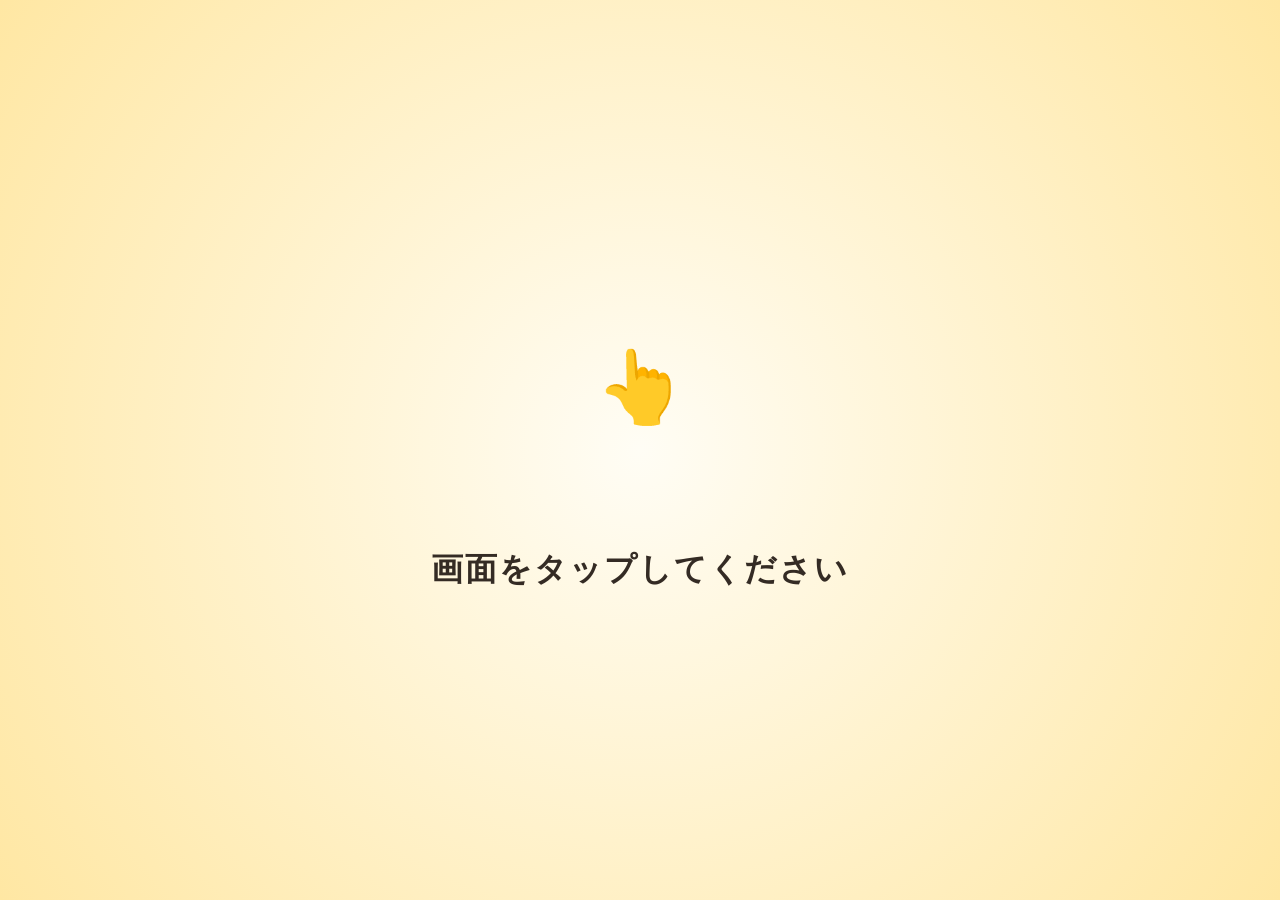
==== index.html @ d34c043d "Add files via upload" ====
<!DOCTYPE html>
<html lang="ja">
<head>
  <meta charset="UTF-8" />

  <meta
    name="viewport"
    content="width=device-width, initial-scale=1.0"
  />

  <title>値引きハンター</title>

  <link
    rel="stylesheet"
    href="style.css"
  />
</head>

<body>

  <!-- ========================================
       最初のタップ待ち画面
  ========================================= -->
  <div
    id="tapScreen"
    class="full-screen tap-screen"
  >
    <div class="tap-screen-content">
      <p class="tap-icon">
        👆
      </p>

      <p class="tap-message">
        画面をタップしてください
      </p>
    </div>
  </div>


  <!-- ========================================
       タイトル画面
  ========================================= -->
  <div
    id="titleScreen"
    class="full-screen title-screen hidden"
  >
    <div class="title-screen-content">

      <p class="title-sub">
        SUPERMARKET REFLEX GAME
      </p>

      <h1 class="title-logo">
        値引き<br />
        ハンター
      </h1>

      <p class="title-catch">
        貼られた瞬間、奪い取れ！
      </p>

      <!-- タイトル画面の最高記録 -->
      <div class="title-best-score">
        <span>
          最高記録
        </span>

        <strong id="titleBestText">
          0
        </strong>

        <span>
          連続
        </span>
      </div>

      <div class="title-buttons">

        <button
          id="titleStartButton"
          class="title-button primary"
          type="button"
        >
          ゲームを始める
        </button>

        <button
          id="titleHowToButton"
          class="title-button secondary"
          type="button"
        >
          遊び方
        </button>

        <!-- クレジットボタン -->
        <button
          id="titleCreditButton"
          class="title-button secondary"
          type="button"
        >
          クレジット
        </button>

      </div>
    </div>
  </div>


  <!-- ========================================
       ゲーム画面
  ========================================= -->
  <main
    id="gameScreen"
    class="game-shell hidden"
  >

    <header class="game-header">

      <div>
        <p class="eyebrow">
          SUPERMARKET REFLEX GAME
        </p>

        <h1>
          半額狩人
        </h1>
      </div>

      <div class="score-board">

        <div>
          <span>
            連続ゲット
          </span>

          <strong id="streakText">
            0
          </strong>
        </div>

        <div>
          <span>
            ベスト
          </span>

          <strong id="bestText">
            0
          </strong>
        </div>

      </div>
    </header>


    <!-- 目当ての商品 -->
    <section class="target-panel">

      <p>
        今回の目当て
      </p>

      <div
        id="targetList"
        class="target-list"
      ></div>

    </section>


    <!-- 商品棚 -->
    <section
      id="gameArea"
      class="game-area"
      aria-label="商品棚"
    >

      <div
        id="shelf"
        class="shelf"
      ></div>


      <!-- 店員の手 -->
      <div
        id="clerkHand"
        class="clerk-hand"
        aria-hidden="true"
      >
        <span class="sticker-roll">
          半額
        </span>

        <span class="hand-emoji">
          👉
        </span>
      </div>


      <!-- 他のお客の手 -->
      <div
        id="customerHand"
        class="customer-hand hidden"
        aria-hidden="true"
      >
        <span class="customer-hand-emoji">
          ✋
        </span>
      </div>


      <!-- GET・START・フェイントなど -->
      <div
        id="message"
        class="message hidden"
      ></div>

    </section>


    <!-- 状態メッセージ -->
    <section class="controls">

      <button
        id="startButton"
        class="primary-button hidden"
        type="button"
      >
        ゲーム開始
      </button>

      <p id="statusText">
        シールが貼られた目当ての商品だけをクリック！
      </p>

    </section>

  </main>


  <!-- ========================================
       遊び方画面
  ========================================= -->
  <div
    id="howToModal"
    class="modal hidden"
    role="dialog"
    aria-modal="true"
    aria-labelledby="howToTitle"
  >
    <div class="modal-card howto-card">

      <p class="modal-label">
        HOW TO PLAY
      </p>

      <h2 id="howToTitle">
        遊び方
      </h2>

      <ol class="howto-list">

        <li>
          画面上部に表示される
          「目当ての商品」を確認します。
        </li>

        <li>
          店員が商品に半額シールを貼るまで待ちます。
        </li>

        <li>
          目当ての商品にシールが貼られた瞬間、
          その商品をタップします。
        </li>

      </ol>

      <div class="howto-warning">

        <p>
          次の行動でゲームオーバー！
        </p>

        <span>
          シールが貼られる前に押す
        </span>

        <span>
          目当てではない商品を押す
        </span>

        <span>
          他のお客さんに先に取られる
        </span>

      </div>

      <button
        id="closeHowToButton"
        class="title-button primary"
        type="button"
      >
        タイトルへ戻る
      </button>

    </div>
  </div>


  <!-- ========================================
       クレジット画面
  ========================================= -->
  <div
    id="creditModal"
    class="modal hidden"
    role="dialog"
    aria-modal="true"
    aria-labelledby="creditTitle"
  >
    <div class="modal-card credit-card">

      <p class="modal-label">
        CREDIT
      </p>

      <h2 id="creditTitle">
        クレジット
      </h2>

      <div class="credit-content">

        <section class="credit-section">
          <h3>BGM</h3>

          <div class="credit-item">
            <p class="credit-name">
              「スーパーマーケット」
            </p>
            <p>作曲：すずにこぐ</p>
            <p>提供：DOVA-SYNDROME</p>
          </div>

          <div class="credit-item">
            <p class="credit-name">
              「はるがちかいよ」
            </p>
            <p>作曲：HiLi-ひぃ-</p>
            <p>提供：こんとどぅふぇ</p>
          </div>
        </section>


        <section class="credit-section">
          <h3>効果音</h3>

          <div class="credit-item">
            <p class="credit-name">
              「決定ボタン35」
            </p>
            <p>提供：効果音ラボ</p>
          </div>

          <div class="credit-item">
            <p class="credit-name">
              「コミカルな失敗音」
            </p>
            <p>提供：ポケットサウンド</p>
          </div>

          <div class="credit-item">
            <p class="credit-name">
              「クイズ ピンポン01-4（シングル）」
            </p>
            <p>提供：OtoLogic</p>
          </div>

          <div class="credit-item">
            <p class="credit-name">
              「アニメモーション16-1（高）」
            </p>
            <p>提供：OtoLogic</p>
          </div>
        </section>

      </div>

      <button
        id="closeCreditButton"
        class="title-button primary"
        type="button"
      >
        タイトルへ戻る
      </button>

    </div>
  </div>


  <!-- ========================================
       ゲームオーバー画面
  ========================================= -->
  <div
    id="gameOverModal"
    class="modal hidden"
    role="dialog"
    aria-modal="true"
    aria-labelledby="gameOverTitle"
  >
    <div class="modal-card">

      <p class="modal-label">
        GAME OVER
      </p>

      <h2 id="gameOverTitle">
        失敗！
      </h2>

      <p id="gameOverReason">
      </p>

      <p class="result-score">
        記録

        <strong id="resultStreak">
          0
        </strong>

        連続
      </p>

      <button
        id="retryButton"
        class="primary-button"
        type="button"
      >
        もう一度
      </button>

    </div>
  </div>


  <!-- JavaScript -->
  <script src="script.js"></script>

</body>
</html>
---- style.css ----
* {
  box-sizing: border-box;
}

:root {
  --panel: #ffffff;
  --ink: #342b24;
  --muted: #786d63;
  --accent: #f05a47;
  --accent-dark: #c93e2d;
  --yellow: #ffd84d;
  --shelf-dark: #9c6137;
  --success: #2e9b59;
}

html,
body {
  min-height: 100%;
}

body {
  margin: 0;
  min-height: 100vh;
  font-family: "Yu Gothic", "Hiragino Kaku Gothic ProN", system-ui, sans-serif;
  color: var(--ink);
  background:
    radial-gradient(circle at top left, #ffffff 0, transparent 30%),
    linear-gradient(135deg, #fff9e8, #ffe9b4);
  display: grid;
  place-items: center;
  padding: 20px;
}

button {
  font: inherit;
}

.hidden {
  display: none !important;
}

/* 全画面 */
.full-screen {
  position: fixed;
  z-index: 100;
  inset: 0;
  display: grid;
  place-items: center;
  padding: 20px;
}

/* タップ待ち */
.tap-screen {
  background:
    radial-gradient(circle at center, #fffdf5, #ffe7a3);
}

.screen-button {
  border: 0;
  color: inherit;
  background: transparent;
}

.tap-screen-content {
  display: grid;
  gap: 18px;
  justify-items: center;
  cursor: pointer;
  animation: tapFloat 1.2s infinite alternate ease-in-out;
}

.tap-icon {
  font-size: 70px;
}

.tap-message {
  font-size: clamp(20px, 5vw, 32px);
  font-weight: 900;
  letter-spacing: 0.06em;
}

@keyframes tapFloat {
  from { transform: translateY(0); }
  to { transform: translateY(-12px); }
}

/* タイトル */
.title-screen {
  overflow: hidden;
  background:
    radial-gradient(circle at 20% 15%, rgba(255,255,255,.9), transparent 30%),
    linear-gradient(145deg, #fff7d6, #ffc960);
}

.title-screen::before {
  content: "半額";
  position: absolute;
  top: -55px;
  right: -40px;
  display: grid;
  place-items: center;
  width: 190px;
  height: 190px;
  border: 8px solid #bf2d1d;
  border-radius: 50%;
  color: #bf2d1d;
  background: #ffe247;
  font-size: 48px;
  font-weight: 1000;
  transform: rotate(15deg);
  opacity: .3;
}

.title-screen-content {
  position: relative;
  z-index: 1;
  width: min(520px, 100%);
  text-align: center;
}

.title-sub {
  margin: 0 0 10px;
  color: #d84832;
  font-size: 13px;
  font-weight: 900;
  letter-spacing: .16em;
}

.title-logo {
  margin: 0;
  font-size: clamp(62px, 14vw, 115px);
  font-weight: 1000;
  line-height: .85;
  text-shadow:
    4px 4px 0 #fff,
    8px 8px 0 #f05a47;
}

.title-catch {
  margin: 28px 0 18px;
  font-size: clamp(17px, 4vw, 24px);
  font-weight: 900;
}

.title-best-score {
  display: flex;
  align-items: baseline;
  justify-content: center;
  gap: 8px;
  width: fit-content;
  margin: 0 auto 26px;
  padding: 10px 20px;
  border: 3px solid var(--ink);
  border-radius: 999px;
  background: #fff;
  box-shadow: 0 5px 0 var(--ink);
}

.title-best-score span {
  font-size: 14px;
  font-weight: 800;
}

.title-best-score strong {
  color: var(--accent);
  font-size: 36px;
}

.title-buttons {
  display: grid;
  gap: 14px;
  width: min(320px, 100%);
  margin: 0 auto;
}

.title-button,
.primary-button {
  padding: 14px 22px;
  border: 3px solid var(--ink);
  border-radius: 15px;
  font-weight: 900;
  cursor: pointer;
  box-shadow: 0 6px 0 var(--ink);
  transition: transform .08s ease, box-shadow .08s ease;
}

.title-button {
  width: 100%;
}

.title-button.primary,
.primary-button {
  color: #fff;
  background: var(--accent);
}

.title-button.secondary {
  color: var(--ink);
  background: #fff;
}

.title-button:active,
.primary-button:active {
  transform: translateY(4px);
  box-shadow: 0 2px 0 var(--ink);
}

/* ゲーム本体 */
.game-shell {
  width: min(920px, 100%);
}

.game-header {
  display: flex;
  justify-content: space-between;
  gap: 20px;
  align-items: end;
  margin-bottom: 16px;
}

.eyebrow {
  margin: 0 0 4px;
  color: var(--accent);
  font-weight: 800;
  font-size: 12px;
  letter-spacing: .12em;
}

.game-header h1 {
  margin: 0;
  font-size: clamp(32px, 7vw, 64px);
  line-height: 1;
}

.score-board {
  display: flex;
  gap: 10px;
}

.score-board > div {
  min-width: 100px;
  padding: 10px 14px;
  border-radius: 16px;
  background: var(--panel);
  box-shadow: 0 8px 24px rgba(93,62,31,.12);
  text-align: center;
}

.score-board span {
  display: block;
  font-size: 12px;
  color: var(--muted);
}

.score-board strong {
  font-size: 30px;
}

.target-panel {
  display: flex;
  align-items: center;
  gap: 16px;
  min-height: 84px;
  margin-bottom: 12px;
  padding: 14px 18px;
  border: 3px solid var(--ink);
  border-radius: 18px;
  background: var(--yellow);
  box-shadow: 0 7px 0 var(--ink);
}

.target-panel p {
  margin: 0;
  font-weight: 900;
  white-space: nowrap;
}

.target-list {
  display: flex;
  gap: 8px;
  flex-wrap: wrap;
}

.target-chip {
  display: flex;
  align-items: center;
  gap: 6px;
  padding: 7px 10px;
  border: 2px solid var(--ink);
  border-radius: 999px;
  background: #fff;
  font-weight: 800;
}

.target-chip-image {
  width: 34px;
  height: 34px;
  object-fit: contain;
  pointer-events: none;
}

.target-chip.done {
  opacity: .35;
  text-decoration: line-through;
}

.game-area {
  position: relative;
  overflow: hidden;
  min-height: 560px;
  padding: 16px;
  border: 5px solid var(--ink);
  border-radius: 24px;
  background: #f7f1e8;
  box-shadow: 0 12px 0 var(--ink);
}

/* 3段の商品棚画像を背景にし、その上に3×3の商品を重ねる */
.shelf {
  display: grid;
  grid-template-columns: repeat(3, minmax(0, 1fr));
  grid-template-rows: repeat(3, minmax(0, 1fr));
  gap: 0 12px;
  position: relative;
  z-index: 1;
  width: 100%;
  min-height: 520px;
  padding: 6% 4% 3%;
  background-image: url("assets/images/shelf.png");
  background-size: 100% 100%;
  background-position: center;
  background-repeat: no-repeat;
}

/* 商品ボタン自体は透明。棚の上に商品画像だけ見える */
.product {
  position: relative;
  display: flex;
  align-items: center;
  justify-content: center;
  min-width: 0;
  min-height: 0;
  padding: 8px;
  border: 0;
  border-radius: 16px;
  background: transparent;
  box-shadow: none;
  cursor: pointer;
  user-select: none;
  touch-action: manipulation;
  transition: transform .08s ease, filter .15s ease, opacity .3s ease;
}

.product:active {
  transform: translateY(4px) scale(.98);
}

.product-image {
  display: block;
  width: 100%;
  height: 100%;
  max-width: 230px;
  max-height: 135px;
  object-fit: contain;
  object-position: center;
  filter: drop-shadow(0 4px 3px rgba(55, 35, 20, .16));
  pointer-events: none;
}


.product-name {
  position: absolute;
  left: 50%;
  bottom: 3px;
  transform: translateX(-50%);
  max-width: 92%;
  padding: 2px 7px;
  border-radius: 999px;
  color: #3a3029;
  background: rgba(255,255,255,.82);
  font-size: 12px;
  font-weight: 900;
  line-height: 1.25;
  white-space: nowrap;
  pointer-events: none;
}

.discount-sticker {
  position: absolute;
  top: 45%;
  left: 50%;
  display: none;
  place-items: center;
  width: 58px;
  height: 58px;
  border: 3px solid #b3291c;
  border-radius: 50%;
  color: #b3291c;
  background: var(--yellow);
  font-size: 15px;
  font-weight: 1000;
  transform: translate(-50%, -50%) rotate(10deg);
  box-shadow: 0 3px 0 rgba(84,35,25,.25);
  z-index: 4;
}

.product.stamped .discount-sticker {
  display: grid;
  animation: stampPop .18s ease-out;
}

.product.taken {
  opacity: .28;
  transform: scale(.92);
}

.clerk-hand,
.customer-hand {
  position: absolute;
  z-index: 7;
  left: 0;
  top: 0;
  pointer-events: none;
  transform: translate(-50%, -50%);
}

.clerk-hand {
  display: flex;
  align-items: center;
  gap: 4px;
  font-size: 60px;
  transition-property: left, top;
  transition-timing-function: cubic-bezier(.2,.8,.2,1);
}

.sticker-roll {
  display: grid;
  place-items: center;
  width: 56px;
  height: 56px;
  border: 3px solid #b3291c;
  border-radius: 50%;
  color: #b3291c;
  background: var(--yellow);
  font-size: 14px;
  font-weight: 1000;
  transform: rotate(-12deg);
}

.hand-emoji {
  transform: rotate(105deg);
}

.clerk-hand.stamping {
  animation: handStamp .2s ease;
}

.customer-hand {
  font-size: 76px;
  transition: left .32s ease-out, transform .18s ease;
}

.customer-hand-emoji {
  display: block;
  transform: rotate(-90deg);
}

.customer-hand.holding-product {
  transform: translate(-50%, -50%) scale(.9);
}

.product.customer-taken {
  opacity: 0;
  transform: translateX(130px) scale(.6) rotate(12deg);
  transition: transform .38s ease, opacity .28s ease;
}

.message {
  position: absolute;
  z-index: 8;
  inset: 50% auto auto 50%;
  transform: translate(-50%, -50%);
  padding: 12px 22px;
  border: 4px solid var(--ink);
  border-radius: 16px;
  background: #fff;
  font-size: clamp(24px, 5vw, 48px);
  font-weight: 1000;
  box-shadow: 0 8px 0 var(--ink);
  pointer-events: none;
}

.message.success { color: var(--success); }
.message.warning { color: var(--accent); }

.controls {
  margin-top: 24px;
  text-align: center;
}

#statusText {
  min-height: 1.5em;
  color: var(--muted);
}

/* モーダル */
.modal {
  position: fixed;
  z-index: 120;
  inset: 0;
  display: grid;
  place-items: center;
  padding: 20px;
  background: rgba(34,25,18,.72);
}

.modal-card {
  width: min(460px, 100%);
  max-height: calc(100vh - 40px);
  overflow-y: auto;
  padding: 30px;
  border: 4px solid var(--ink);
  border-radius: 22px;
  background: #fff;
  text-align: center;
  box-shadow: 0 10px 0 var(--ink);
}

.modal-card h2 {
  margin: 4px 0 14px;
  font-size: 40px;
}

.modal-label {
  margin: 0;
  color: var(--accent);
  font-weight: 1000;
  letter-spacing: .15em;
}

.howto-list {
  padding-left: 25px;
  text-align: left;
  line-height: 1.8;
}

.howto-warning {
  display: grid;
  gap: 8px;
  margin: 20px 0;
}

.howto-warning p {
  margin: 0 0 4px;
  font-weight: 900;
}

.howto-warning span {
  padding: 9px 12px;
  border-radius: 10px;
  background: #fff0ed;
  font-weight: 700;
}

.result-score {
  font-size: 20px;
}

.result-score strong {
  color: var(--accent);
  font-size: 44px;
}

@keyframes stampPop {
  from { transform: translate(-50%, -50%) rotate(10deg) scale(1.8); opacity: 0; }
  to { transform: translate(-50%, -50%) rotate(10deg) scale(1); opacity: 1; }
}

@keyframes handStamp {
  50% {
    transform: translate(-50%, -50%) translateY(20px) scale(.92);
  }
}

@media (max-width: 640px) {
  body { padding: 10px; }

  .game-header {
    align-items: center;
  }

  .score-board > div {
    min-width: 76px;
    padding: 8px;
  }

  .score-board strong {
    font-size: 24px;
  }

  .target-panel {
    align-items: flex-start;
    flex-direction: column;
    gap: 8px;
  }

  .game-area {
    min-height: 500px;
    padding: 8px;
  }

  .shelf {
    min-height: 470px;
    gap: 0 5px;
    padding: 7% 3% 3%;
  }

  .product {
    padding: 5px 2px;
  }

  .product-image {
    max-height: 118px;
  }

  .product-name {
    font-size: 10px;
  }

  .discount-sticker {
    width: 48px;
    height: 48px;
    font-size: 12px;
  }

  .clerk-hand {
    font-size: 48px;
  }

  .sticker-roll {
    width: 46px;
    height: 46px;
    font-size: 11px;
  }

  .modal-card {
    padding: 24px 18px;
  }
}


/* ゲームオーバー画面のボタン */
.game-over-buttons {
  display: grid;
  gap: 12px;
  width: min(280px, 100%);
  margin: 18px auto 0;
}

.game-over-buttons .primary-button,
.game-over-buttons .secondary-button {
  width: 100%;
  margin: 0;
}

.secondary-button {
  padding: 14px 22px;
  border: 3px solid var(--ink);
  border-radius: 15px;
  color: var(--ink);
  background: #ffffff;
  font-weight: 900;
  cursor: pointer;
  box-shadow: 0 6px 0 var(--ink);
  transition:
    transform 0.08s ease,
    box-shadow 0.08s ease;
}

.secondary-button:active {
  transform: translateY(4px);
  box-shadow: 0 2px 0 var(--ink);
}

/* =========================================================
   半額ハンター：クレジット機能
   style.css の末尾に追加
========================================================= */

.credit-card {
  width: min(92vw, 560px);
  max-height: 85vh;
  overflow-y: auto;
}

.credit-content {
  margin: 24px 0 28px;
  text-align: left;
}

.credit-section + .credit-section {
  margin-top: 30px;
}

.credit-section h3 {
  margin: 0 0 16px;
  padding-bottom: 8px;
  border-bottom: 2px solid rgba(0, 0, 0, 0.12);
  font-size: 1.15rem;
}

.credit-item {
  margin-bottom: 20px;
  line-height: 1.7;
}

.credit-item:last-child {
  margin-bottom: 0;
}

.credit-item p {
  margin: 2px 0;
}

.credit-name {
  font-weight: 700;
}
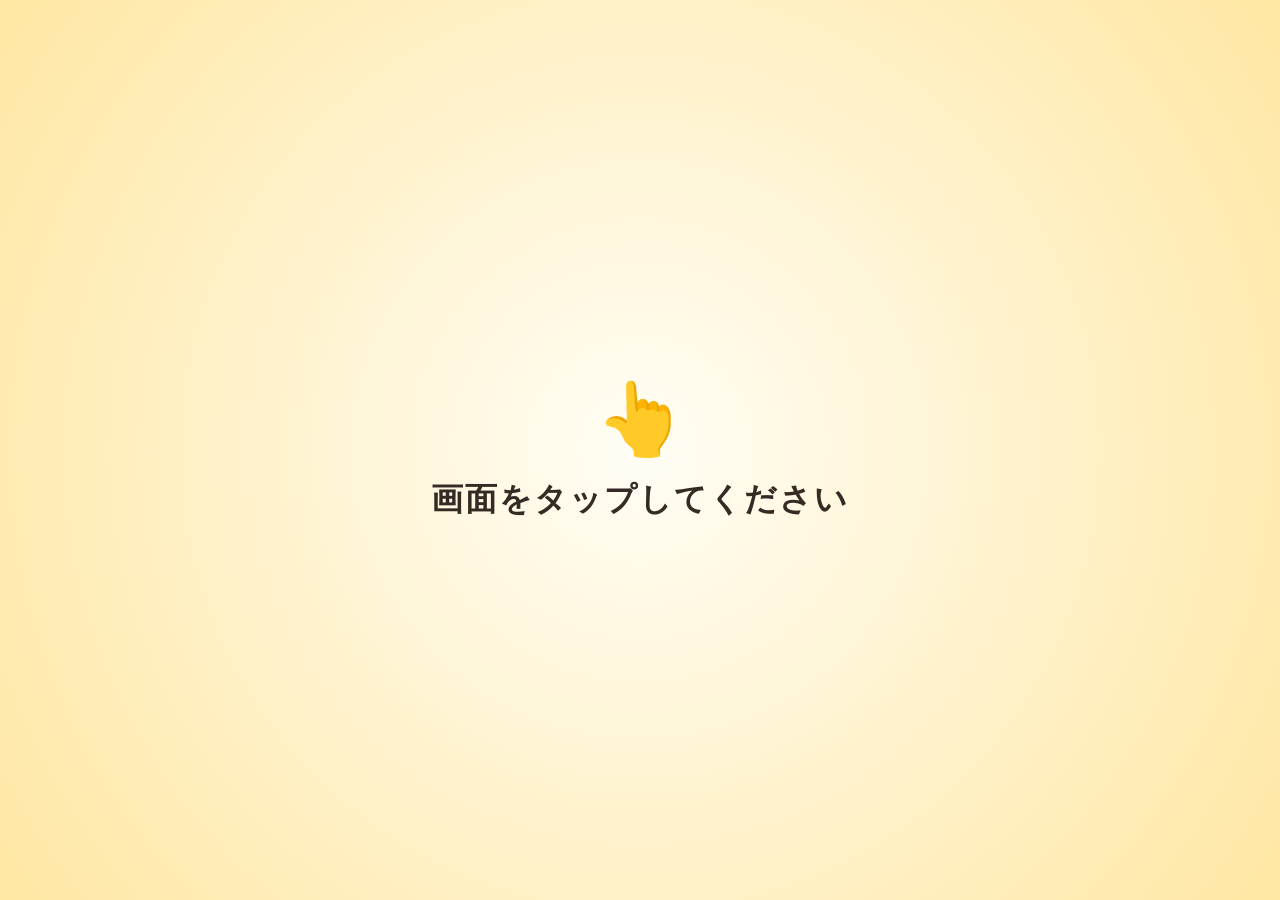
==== commit 3286c6d1: "Add files via upload" ====
--- a/index.html
+++ b/index.html
@@ -1,5 +1,6 @@
 <!DOCTYPE html>
 <html lang="ja">
+
 <head>
   <meta charset="UTF-8" />
 
@@ -8,7 +9,7 @@
     content="width=device-width, initial-scale=1.0"
   />
 
-  <title>値引きハンター</title>
+  <title>半額ハンター</title>
 
   <link
     rel="stylesheet"
@@ -16,16 +17,22 @@
   />
 </head>
 
+
 <body>
 
-  <!-- ========================================
-       最初のタップ待ち画面
-  ========================================= -->
+
+  <!-- =====================================================
+       最初のタップ待ち
+       ※ここだけ広告なし
+  ====================================================== -->
+
   <div
     id="tapScreen"
     class="full-screen tap-screen"
   >
+
     <div class="tap-screen-content">
+
       <p class="tap-icon">
         👆
       </p>
@@ -33,416 +40,741 @@
       <p class="tap-message">
         画面をタップしてください
       </p>
+
     </div>
+
   </div>
 
 
-  <!-- ========================================
-       タイトル画面
-  ========================================= -->
+
+  <!-- =====================================================
+       ページ本体
+       
+       PC
+       広告 ｜ 中央コンテンツ ｜ 広告
+
+       スマホ
+       中央コンテンツ
+       広告
+  ====================================================== -->
+
   <div
-    id="titleScreen"
-    class="full-screen title-screen hidden"
+    id="gameLayout"
+    class="game-layout hidden"
   >
-    <div class="title-screen-content">
-
-      <p class="title-sub">
-        SUPERMARKET REFLEX GAME
-      </p>
-
-      <h1 class="title-logo">
-        値引き<br />
-        ハンター
-      </h1>
-
-      <p class="title-catch">
-        貼られた瞬間、奪い取れ！
-      </p>
-
-      <!-- タイトル画面の最高記録 -->
-      <div class="title-best-score">
+
+
+    <!-- =================================================
+         PC左広告
+    ================================================== -->
+
+    <aside
+      class="ad-slot ad-slot-side ad-slot-left"
+      aria-label="広告スペース"
+    >
+
+      <div class="ad-placeholder">
+
         <span>
-          最高記録
+          ADVERTISEMENT
         </span>
 
-        <strong id="titleBestText">
-          0
+        <strong>
+          広告スペース
         </strong>
 
+        <small>
+          PC：最大300 × 600px想定
+        </small>
+
+      </div>
+
+    </aside>
+
+
+
+    <!-- =================================================
+         中央コンテンツ
+    ================================================== -->
+
+    <div class="main-content">
+
+
+      <!-- =============================================
+           タイトル画面
+      ============================================== -->
+
+      <div
+        id="titleScreen"
+        class="title-screen hidden"
+      >
+
+        <div class="title-screen-content">
+
+
+          <p class="title-sub">
+            SUPERMARKET REFLEX GAME
+          </p>
+
+
+          <h1 class="title-logo">
+            半額<br />
+            ハンター
+          </h1>
+
+
+          <p class="title-catch">
+            貼られた瞬間、奪い取れ！
+          </p>
+
+
+          <!-- 最高記録 -->
+
+          <div class="title-best-score">
+
+            <span>
+              最高記録
+            </span>
+
+            <strong id="titleBestText">
+              0
+            </strong>
+
+            <span>
+              連続
+            </span>
+
+          </div>
+
+
+
+          <!-- ボタン -->
+
+          <div class="title-buttons">
+
+
+            <button
+              id="titleStartButton"
+              class="title-button primary"
+              type="button"
+            >
+              ゲームを始める
+            </button>
+
+
+            <button
+              id="titleHowToButton"
+              class="title-button secondary"
+              type="button"
+            >
+              遊び方
+            </button>
+
+
+            <button
+              id="titleCreditButton"
+              class="title-button secondary"
+              type="button"
+            >
+              クレジット
+            </button>
+
+
+          </div>
+
+        </div>
+
+      </div>
+
+
+
+      <!-- =============================================
+           ゲーム画面
+      ============================================== -->
+
+      <main
+        id="gameScreen"
+        class="game-shell hidden"
+      >
+
+
+        <!-- ヘッダー -->
+
+        <header class="game-header">
+
+
+          <div>
+
+            <p class="eyebrow">
+              SUPERMARKET REFLEX GAME
+            </p>
+
+            <h1>
+              半額狩人
+            </h1>
+
+          </div>
+
+
+
+          <!-- スコア -->
+
+          <div class="score-board">
+
+
+            <div>
+
+              <span>
+                連続ゲット
+              </span>
+
+              <strong id="streakText">
+                0
+              </strong>
+
+            </div>
+
+
+            <div>
+
+              <span>
+                ベスト
+              </span>
+
+              <strong id="bestText">
+                0
+              </strong>
+
+            </div>
+
+
+          </div>
+
+
+        </header>
+
+
+
+        <!-- =========================================
+             目当ての商品
+        ========================================== -->
+
+        <section class="target-panel">
+
+
+          <p>
+            今回の目当て
+          </p>
+
+
+          <div
+            id="targetList"
+            class="target-list"
+          ></div>
+
+
+        </section>
+
+
+
+        <!-- =========================================
+             商品棚
+        ========================================== -->
+
+        <section
+          id="gameArea"
+          class="game-area"
+          aria-label="商品棚"
+        >
+
+
+          <div
+            id="shelf"
+            class="shelf"
+          ></div>
+
+
+
+          <!-- 店員の手 -->
+
+          <div
+            id="clerkHand"
+            class="clerk-hand"
+            aria-hidden="true"
+          >
+
+            <span class="sticker-roll">
+              半額
+            </span>
+
+            <span class="hand-emoji">
+              👉
+            </span>
+
+          </div>
+
+
+
+          <!-- 他のお客の手 -->
+
+          <div
+            id="customerHand"
+            class="customer-hand hidden"
+            aria-hidden="true"
+          >
+
+            <span class="customer-hand-emoji">
+              ✋
+            </span>
+
+          </div>
+
+
+
+          <!-- 中央メッセージ -->
+
+          <div
+            id="message"
+            class="message hidden"
+          ></div>
+
+
+        </section>
+
+
+
+        <!-- =========================================
+             状態表示
+        ========================================== -->
+
+        <section class="controls">
+
+
+          <button
+            id="startButton"
+            class="primary-button hidden"
+            type="button"
+          >
+            ゲーム開始
+          </button>
+
+
+          <p id="statusText">
+            シールが貼られた目当ての商品だけをクリック！
+          </p>
+
+
+        </section>
+
+
+      </main>
+
+
+
+      <!-- =================================================
+           遊び方
+           
+           main-content内なので
+           PC広告を覆わない
+      ================================================== -->
+
+      <div
+        id="howToModal"
+        class="modal hidden"
+        role="dialog"
+        aria-modal="true"
+        aria-labelledby="howToTitle"
+      >
+
+
+        <div class="modal-card howto-card">
+
+
+          <p class="modal-label">
+            HOW TO PLAY
+          </p>
+
+
+          <h2 id="howToTitle">
+            遊び方
+          </h2>
+
+
+          <ol class="howto-list">
+
+
+            <li>
+              画面上部に表示される
+              「目当ての商品」を確認します。
+            </li>
+
+
+            <li>
+              店員が商品に半額シールを貼るまで待ちます。
+            </li>
+
+
+            <li>
+              目当ての商品にシールが貼られた瞬間、
+              その商品をタップします。
+            </li>
+
+
+          </ol>
+
+
+
+          <div class="howto-warning">
+
+
+            <p>
+              次の行動でゲームオーバー！
+            </p>
+
+
+            <span>
+              シールが貼られる前に押す
+            </span>
+
+
+            <span>
+              目当てではない商品を押す
+            </span>
+
+
+            <span>
+              他のお客さんに先に取られる
+            </span>
+
+
+          </div>
+
+
+
+          <button
+            id="closeHowToButton"
+            class="title-button primary"
+            type="button"
+          >
+            タイトルへ戻る
+          </button>
+
+
+        </div>
+
+      </div>
+
+
+
+      <!-- =================================================
+           クレジット
+      ================================================== -->
+
+      <div
+        id="creditModal"
+        class="modal hidden"
+        role="dialog"
+        aria-modal="true"
+        aria-labelledby="creditTitle"
+      >
+
+
+        <div class="modal-card credit-card">
+
+
+          <p class="modal-label">
+            CREDIT
+          </p>
+
+
+          <h2 id="creditTitle">
+            クレジット
+          </h2>
+
+
+
+          <div class="credit-content">
+
+
+            <!-- BGM -->
+
+            <section class="credit-section">
+
+
+              <h3>
+                BGM
+              </h3>
+
+
+              <div class="credit-item">
+
+                <p class="credit-name">
+                  「スーパーマーケット」
+                </p>
+
+                <p>
+                  作曲：すずにこぐ
+                </p>
+
+                <p>
+                  提供：DOVA-SYNDROME
+                </p>
+
+              </div>
+
+
+
+              <div class="credit-item">
+
+                <p class="credit-name">
+                  「はるがちかいよ」
+                </p>
+
+                <p>
+                  作曲：HiLi-ひぃ-
+                </p>
+
+                <p>
+                  提供：こんとどぅふぇ
+                </p>
+
+              </div>
+
+
+            </section>
+
+
+
+            <!-- 効果音 -->
+
+            <section class="credit-section">
+
+
+              <h3>
+                効果音
+              </h3>
+
+
+              <div class="credit-item">
+
+                <p class="credit-name">
+                  「決定ボタン35」
+                </p>
+
+                <p>
+                  提供：効果音ラボ
+                </p>
+
+              </div>
+
+
+
+              <div class="credit-item">
+
+                <p class="credit-name">
+                  「コミカルな失敗音」
+                </p>
+
+                <p>
+                  提供：ポケットサウンド
+                </p>
+
+              </div>
+
+
+
+              <div class="credit-item">
+
+                <p class="credit-name">
+                  「クイズ ピンポン01-4（シングル）」
+                </p>
+
+                <p>
+                  提供：OtoLogic
+                </p>
+
+              </div>
+
+
+
+              <div class="credit-item">
+
+                <p class="credit-name">
+                  「アニメモーション16-1（高）」
+                </p>
+
+                <p>
+                  提供：OtoLogic
+                </p>
+
+              </div>
+
+
+            </section>
+
+
+          </div>
+
+
+
+          <button
+            id="closeCreditButton"
+            class="title-button primary"
+            type="button"
+          >
+            タイトルへ戻る
+          </button>
+
+
+        </div>
+
+      </div>
+
+
+
+      <!-- =================================================
+           ゲームオーバー
+      ================================================== -->
+
+      <div
+        id="gameOverModal"
+        class="modal hidden"
+        role="dialog"
+        aria-modal="true"
+        aria-labelledby="gameOverTitle"
+      >
+
+
+        <div class="modal-card">
+
+
+          <p class="modal-label">
+            GAME OVER
+          </p>
+
+
+          <h2 id="gameOverTitle">
+            失敗！
+          </h2>
+
+
+          <p id="gameOverReason">
+          </p>
+
+
+          <p class="result-score">
+
+            記録
+
+            <strong id="resultStreak">
+              0
+            </strong>
+
+            連続
+
+          </p>
+
+
+
+          <div class="game-over-buttons">
+
+
+            <button
+              id="retryButton"
+              class="primary-button"
+              type="button"
+            >
+              もう一度
+            </button>
+
+
+            <button
+              id="backToTitleButton"
+              class="secondary-button"
+              type="button"
+            >
+              タイトルへ戻る
+            </button>
+
+
+          </div>
+
+
+        </div>
+
+      </div>
+
+
+    </div>
+
+
+
+    <!-- =================================================
+         PC右広告
+    ================================================== -->
+
+    <aside
+      class="ad-slot ad-slot-side ad-slot-right"
+      aria-label="広告スペース"
+    >
+
+      <div class="ad-placeholder">
+
         <span>
-          連続
+          ADVERTISEMENT
         </span>
+
+        <strong>
+          広告スペース
+        </strong>
+
+        <small>
+          PC：最大300 × 600px想定
+        </small>
+
       </div>
 
-      <div class="title-buttons">
-
-        <button
-          id="titleStartButton"
-          class="title-button primary"
-          type="button"
-        >
-          ゲームを始める
-        </button>
-
-        <button
-          id="titleHowToButton"
-          class="title-button secondary"
-          type="button"
-        >
-          遊び方
-        </button>
-
-        <!-- クレジットボタン -->
-        <button
-          id="titleCreditButton"
-          class="title-button secondary"
-          type="button"
-        >
-          クレジット
-        </button>
+    </aside>
+
+
+
+    <!-- =================================================
+         スマホ・タブレット広告
+    ================================================== -->
+
+    <aside
+      class="ad-slot ad-slot-bottom"
+      aria-label="広告スペース"
+    >
+
+      <div class="ad-placeholder ad-placeholder-bottom">
+
+        <span>
+          ADVERTISEMENT
+        </span>
+
+        <strong>
+          広告スペース
+        </strong>
+
+        <small>
+          スマホ：横幅に合わせて表示
+        </small>
 
       </div>
-    </div>
+
+    </aside>
+
+
   </div>
 
 
-  <!-- ========================================
-       ゲーム画面
-  ========================================= -->
-  <main
-    id="gameScreen"
-    class="game-shell hidden"
-  >
-
-    <header class="game-header">
-
-      <div>
-        <p class="eyebrow">
-          SUPERMARKET REFLEX GAME
-        </p>
-
-        <h1>
-          半額狩人
-        </h1>
-      </div>
-
-      <div class="score-board">
-
-        <div>
-          <span>
-            連続ゲット
-          </span>
-
-          <strong id="streakText">
-            0
-          </strong>
-        </div>
-
-        <div>
-          <span>
-            ベスト
-          </span>
-
-          <strong id="bestText">
-            0
-          </strong>
-        </div>
-
-      </div>
-    </header>
-
-
-    <!-- 目当ての商品 -->
-    <section class="target-panel">
-
-      <p>
-        今回の目当て
-      </p>
-
-      <div
-        id="targetList"
-        class="target-list"
-      ></div>
-
-    </section>
-
-
-    <!-- 商品棚 -->
-    <section
-      id="gameArea"
-      class="game-area"
-      aria-label="商品棚"
-    >
-
-      <div
-        id="shelf"
-        class="shelf"
-      ></div>
-
-
-      <!-- 店員の手 -->
-      <div
-        id="clerkHand"
-        class="clerk-hand"
-        aria-hidden="true"
-      >
-        <span class="sticker-roll">
-          半額
-        </span>
-
-        <span class="hand-emoji">
-          👉
-        </span>
-      </div>
-
-
-      <!-- 他のお客の手 -->
-      <div
-        id="customerHand"
-        class="customer-hand hidden"
-        aria-hidden="true"
-      >
-        <span class="customer-hand-emoji">
-          ✋
-        </span>
-      </div>
-
-
-      <!-- GET・START・フェイントなど -->
-      <div
-        id="message"
-        class="message hidden"
-      ></div>
-
-    </section>
-
-
-    <!-- 状態メッセージ -->
-    <section class="controls">
-
-      <button
-        id="startButton"
-        class="primary-button hidden"
-        type="button"
-      >
-        ゲーム開始
-      </button>
-
-      <p id="statusText">
-        シールが貼られた目当ての商品だけをクリック！
-      </p>
-
-    </section>
-
-  </main>
-
-
-  <!-- ========================================
-       遊び方画面
-  ========================================= -->
-  <div
-    id="howToModal"
-    class="modal hidden"
-    role="dialog"
-    aria-modal="true"
-    aria-labelledby="howToTitle"
-  >
-    <div class="modal-card howto-card">
-
-      <p class="modal-label">
-        HOW TO PLAY
-      </p>
-
-      <h2 id="howToTitle">
-        遊び方
-      </h2>
-
-      <ol class="howto-list">
-
-        <li>
-          画面上部に表示される
-          「目当ての商品」を確認します。
-        </li>
-
-        <li>
-          店員が商品に半額シールを貼るまで待ちます。
-        </li>
-
-        <li>
-          目当ての商品にシールが貼られた瞬間、
-          その商品をタップします。
-        </li>
-
-      </ol>
-
-      <div class="howto-warning">
-
-        <p>
-          次の行動でゲームオーバー！
-        </p>
-
-        <span>
-          シールが貼られる前に押す
-        </span>
-
-        <span>
-          目当てではない商品を押す
-        </span>
-
-        <span>
-          他のお客さんに先に取られる
-        </span>
-
-      </div>
-
-      <button
-        id="closeHowToButton"
-        class="title-button primary"
-        type="button"
-      >
-        タイトルへ戻る
-      </button>
-
-    </div>
-  </div>
-
-
-  <!-- ========================================
-       クレジット画面
-  ========================================= -->
-  <div
-    id="creditModal"
-    class="modal hidden"
-    role="dialog"
-    aria-modal="true"
-    aria-labelledby="creditTitle"
-  >
-    <div class="modal-card credit-card">
-
-      <p class="modal-label">
-        CREDIT
-      </p>
-
-      <h2 id="creditTitle">
-        クレジット
-      </h2>
-
-      <div class="credit-content">
-
-        <section class="credit-section">
-          <h3>BGM</h3>
-
-          <div class="credit-item">
-            <p class="credit-name">
-              「スーパーマーケット」
-            </p>
-            <p>作曲：すずにこぐ</p>
-            <p>提供：DOVA-SYNDROME</p>
-          </div>
-
-          <div class="credit-item">
-            <p class="credit-name">
-              「はるがちかいよ」
-            </p>
-            <p>作曲：HiLi-ひぃ-</p>
-            <p>提供：こんとどぅふぇ</p>
-          </div>
-        </section>
-
-
-        <section class="credit-section">
-          <h3>効果音</h3>
-
-          <div class="credit-item">
-            <p class="credit-name">
-              「決定ボタン35」
-            </p>
-            <p>提供：効果音ラボ</p>
-          </div>
-
-          <div class="credit-item">
-            <p class="credit-name">
-              「コミカルな失敗音」
-            </p>
-            <p>提供：ポケットサウンド</p>
-          </div>
-
-          <div class="credit-item">
-            <p class="credit-name">
-              「クイズ ピンポン01-4（シングル）」
-            </p>
-            <p>提供：OtoLogic</p>
-          </div>
-
-          <div class="credit-item">
-            <p class="credit-name">
-              「アニメモーション16-1（高）」
-            </p>
-            <p>提供：OtoLogic</p>
-          </div>
-        </section>
-
-      </div>
-
-      <button
-        id="closeCreditButton"
-        class="title-button primary"
-        type="button"
-      >
-        タイトルへ戻る
-      </button>
-
-    </div>
-  </div>
-
-
-  <!-- ========================================
-       ゲームオーバー画面
-  ========================================= -->
-  <div
-    id="gameOverModal"
-    class="modal hidden"
-    role="dialog"
-    aria-modal="true"
-    aria-labelledby="gameOverTitle"
-  >
-    <div class="modal-card">
-
-      <p class="modal-label">
-        GAME OVER
-      </p>
-
-      <h2 id="gameOverTitle">
-        失敗！
-      </h2>
-
-      <p id="gameOverReason">
-      </p>
-
-      <p class="result-score">
-        記録
-
-        <strong id="resultStreak">
-          0
-        </strong>
-
-        連続
-      </p>
-
-      <button
-        id="retryButton"
-        class="primary-button"
-        type="button"
-      >
-        もう一度
-      </button>
-
-    </div>
-  </div>
-
 
   <!-- JavaScript -->
+
   <script src="script.js"></script>
 
+
 </body>
+
 </html>
--- a/style.css
+++ b/style.css
@@ -1,6 +1,11 @@
 * {
   box-sizing: border-box;
 }
+
+
+/* =========================================================
+   カラー設定
+========================================================= */
 
 :root {
   --panel: #ffffff;
@@ -13,716 +18,1900 @@
   --success: #2e9b59;
 }
 
+
+/* =========================================================
+   基本設定
+========================================================= */
+
 html,
 body {
   min-height: 100%;
 }
 
+
 body {
   margin: 0;
+
   min-height: 100vh;
-  font-family: "Yu Gothic", "Hiragino Kaku Gothic ProN", system-ui, sans-serif;
+
+  font-family:
+    "Yu Gothic",
+    "Hiragino Kaku Gothic ProN",
+    system-ui,
+    sans-serif;
+
   color: var(--ink);
-  background:
-    radial-gradient(circle at top left, #ffffff 0, transparent 30%),
-    linear-gradient(135deg, #fff9e8, #ffe9b4);
-  display: grid;
-  place-items: center;
+
+  background:
+    radial-gradient(
+      circle at top left,
+      #ffffff 0,
+      transparent 30%
+    ),
+    linear-gradient(
+      135deg,
+      #fff9e8,
+      #ffe9b4
+    );
+
   padding: 20px;
 }
+
 
 button {
   font: inherit;
 }
 
+
 .hidden {
   display: none !important;
 }
 
-/* 全画面 */
+
+/* =========================================================
+   最初の全画面
+========================================================= */
+
 .full-screen {
   position: fixed;
-  z-index: 100;
+
+  z-index: 200;
+
   inset: 0;
+
   display: grid;
+
   place-items: center;
+
   padding: 20px;
 }
 
-/* タップ待ち */
+
+/* =========================================================
+   タップ待ち
+========================================================= */
+
 .tap-screen {
   background:
-    radial-gradient(circle at center, #fffdf5, #ffe7a3);
-}
+    radial-gradient(
+      circle at center,
+      #fffdf5,
+      #ffe7a3
+    );
+}
+
 
 .screen-button {
   border: 0;
+
   color: inherit;
+
   background: transparent;
 }
+
 
 .tap-screen-content {
   display: grid;
+
   gap: 18px;
+
   justify-items: center;
+
   cursor: pointer;
-  animation: tapFloat 1.2s infinite alternate ease-in-out;
-}
+
+  animation:
+    tapFloat
+    1.2s
+    infinite
+    alternate
+    ease-in-out;
+}
+
 
 .tap-icon {
+  margin: 0;
+
   font-size: 70px;
 }
 
+
 .tap-message {
-  font-size: clamp(20px, 5vw, 32px);
+  margin: 0;
+
+  font-size:
+    clamp(
+      20px,
+      5vw,
+      32px
+    );
+
   font-weight: 900;
-  letter-spacing: 0.06em;
-}
+
+  letter-spacing: .06em;
+}
+
 
 @keyframes tapFloat {
-  from { transform: translateY(0); }
-  to { transform: translateY(-12px); }
-}
-
-/* タイトル */
+
+  from {
+    transform:
+      translateY(0);
+  }
+
+  to {
+    transform:
+      translateY(-12px);
+  }
+
+}
+
+
+/* =========================================================
+   PC広告＋中央コンテンツ
+========================================================= */
+
+.game-layout {
+  width:
+    min(
+      1540px,
+      100%
+    );
+
+  margin:
+    0 auto;
+
+  display: grid;
+
+  grid-template-columns:
+    minmax(220px, 300px)
+    minmax(0, 900px)
+    minmax(220px, 300px);
+
+  grid-template-areas:
+    "left game right"
+    ". bottom .";
+
+  align-items: start;
+
+  justify-content: center;
+
+  gap: 24px;
+}
+
+
+/* =========================================================
+   中央エリア
+========================================================= */
+
+.main-content {
+  grid-area: game;
+
+  position: relative;
+
+  width: 100%;
+
+  min-width: 0;
+}
+
+
+/* =========================================================
+   広告
+========================================================= */
+
+.ad-slot {
+  min-width: 0;
+}
+
+
+.ad-slot-left {
+  grid-area: left;
+}
+
+
+.ad-slot-right {
+  grid-area: right;
+}
+
+
+.ad-slot-bottom {
+  grid-area: bottom;
+
+  display: none;
+}
+
+
+.ad-placeholder {
+  width: 100%;
+
+  min-height: 600px;
+
+  display: flex;
+
+  flex-direction: column;
+
+  align-items: center;
+
+  justify-content: center;
+
+  gap: 8px;
+
+  padding: 18px;
+
+  border:
+    2px dashed
+    rgba(52, 43, 36, .35);
+
+  border-radius: 18px;
+
+  background:
+    rgba(
+      255,
+      255,
+      255,
+      .58
+    );
+
+  color:
+    var(--muted);
+
+  text-align: center;
+}
+
+
+.ad-placeholder span {
+  font-size: 10px;
+
+  letter-spacing: .16em;
+}
+
+
+.ad-placeholder strong {
+  color:
+    var(--ink);
+
+  font-size: 16px;
+}
+
+
+.ad-placeholder small {
+  font-size: 11px;
+
+  line-height: 1.5;
+}
+
+
+.ad-placeholder-bottom {
+  min-height: 100px;
+}
+
+
+/* =========================================================
+   タイトル
+========================================================= */
+
 .title-screen {
+  position: relative;
+
+  width: 100%;
+
+  min-height: 720px;
+
+  display: grid;
+
+  place-items: center;
+
+  padding: 30px;
+
   overflow: hidden;
-  background:
-    radial-gradient(circle at 20% 15%, rgba(255,255,255,.9), transparent 30%),
-    linear-gradient(145deg, #fff7d6, #ffc960);
-}
+
+  border-radius: 24px;
+
+  background:
+    radial-gradient(
+      circle at 20% 15%,
+      rgba(255,255,255,.9),
+      transparent 30%
+    ),
+    linear-gradient(
+      145deg,
+      #fff7d6,
+      #ffc960
+    );
+}
+
 
 .title-screen::before {
   content: "半額";
+
   position: absolute;
+
   top: -55px;
+
   right: -40px;
+
   display: grid;
+
   place-items: center;
+
   width: 190px;
+
   height: 190px;
-  border: 8px solid #bf2d1d;
+
+  border:
+    8px solid
+    #bf2d1d;
+
   border-radius: 50%;
-  color: #bf2d1d;
-  background: #ffe247;
+
+  color:
+    #bf2d1d;
+
+  background:
+    #ffe247;
+
   font-size: 48px;
+
   font-weight: 1000;
-  transform: rotate(15deg);
+
+  transform:
+    rotate(15deg);
+
   opacity: .3;
 }
+
 
 .title-screen-content {
   position: relative;
+
   z-index: 1;
-  width: min(520px, 100%);
+
+  width:
+    min(
+      520px,
+      100%
+    );
+
   text-align: center;
 }
 
+
 .title-sub {
-  margin: 0 0 10px;
-  color: #d84832;
+  margin:
+    0 0 10px;
+
+  color:
+    #d84832;
+
   font-size: 13px;
+
   font-weight: 900;
+
   letter-spacing: .16em;
 }
+
 
 .title-logo {
   margin: 0;
-  font-size: clamp(62px, 14vw, 115px);
+
+  font-size:
+    clamp(
+      62px,
+      10vw,
+      115px
+    );
+
   font-weight: 1000;
+
   line-height: .85;
+
   text-shadow:
     4px 4px 0 #fff,
     8px 8px 0 #f05a47;
 }
 
+
 .title-catch {
-  margin: 28px 0 18px;
-  font-size: clamp(17px, 4vw, 24px);
+  margin:
+    28px 0 18px;
+
+  font-size:
+    clamp(
+      17px,
+      4vw,
+      24px
+    );
+
   font-weight: 900;
 }
+
 
 .title-best-score {
   display: flex;
+
   align-items: baseline;
+
   justify-content: center;
+
   gap: 8px;
-  width: fit-content;
-  margin: 0 auto 26px;
-  padding: 10px 20px;
-  border: 3px solid var(--ink);
+
+  width:
+    fit-content;
+
+  margin:
+    0 auto 26px;
+
+  padding:
+    10px 20px;
+
+  border:
+    3px solid
+    var(--ink);
+
   border-radius: 999px;
-  background: #fff;
-  box-shadow: 0 5px 0 var(--ink);
-}
+
+  background:
+    #ffffff;
+
+  box-shadow:
+    0 5px 0
+    var(--ink);
+}
+
 
 .title-best-score span {
   font-size: 14px;
+
   font-weight: 800;
 }
 
+
 .title-best-score strong {
-  color: var(--accent);
+  color:
+    var(--accent);
+
   font-size: 36px;
 }
+
 
 .title-buttons {
   display: grid;
+
   gap: 14px;
-  width: min(320px, 100%);
-  margin: 0 auto;
-}
+
+  width:
+    min(
+      320px,
+      100%
+    );
+
+  margin:
+    0 auto;
+}
+
+
+/* =========================================================
+   共通ボタン
+========================================================= */
 
 .title-button,
 .primary-button {
-  padding: 14px 22px;
-  border: 3px solid var(--ink);
+  padding:
+    14px 22px;
+
+  border:
+    3px solid
+    var(--ink);
+
   border-radius: 15px;
+
   font-weight: 900;
+
   cursor: pointer;
-  box-shadow: 0 6px 0 var(--ink);
-  transition: transform .08s ease, box-shadow .08s ease;
-}
+
+  box-shadow:
+    0 6px 0
+    var(--ink);
+
+  transition:
+    transform .08s ease,
+    box-shadow .08s ease;
+}
+
 
 .title-button {
   width: 100%;
 }
 
+
 .title-button.primary,
 .primary-button {
-  color: #fff;
-  background: var(--accent);
-}
+  color:
+    #ffffff;
+
+  background:
+    var(--accent);
+}
+
 
 .title-button.secondary {
-  color: var(--ink);
-  background: #fff;
-}
+  color:
+    var(--ink);
+
+  background:
+    #ffffff;
+}
+
 
 .title-button:active,
 .primary-button:active {
-  transform: translateY(4px);
-  box-shadow: 0 2px 0 var(--ink);
-}
-
-/* ゲーム本体 */
+  transform:
+    translateY(4px);
+
+  box-shadow:
+    0 2px 0
+    var(--ink);
+}
+
+
+/* =========================================================
+   ゲーム本体
+========================================================= */
+
 .game-shell {
-  width: min(920px, 100%);
-}
+  width: 100%;
+
+  min-width: 0;
+}
+
+
+/* =========================================================
+   ゲームヘッダー
+========================================================= */
 
 .game-header {
   display: flex;
+
   justify-content: space-between;
+
+  align-items: end;
+
   gap: 20px;
-  align-items: end;
+
   margin-bottom: 16px;
 }
 
+
 .eyebrow {
-  margin: 0 0 4px;
-  color: var(--accent);
+  margin:
+    0 0 4px;
+
+  color:
+    var(--accent);
+
   font-weight: 800;
+
   font-size: 12px;
+
   letter-spacing: .12em;
 }
+
 
 .game-header h1 {
   margin: 0;
-  font-size: clamp(32px, 7vw, 64px);
+
+  font-size:
+    clamp(
+      32px,
+      7vw,
+      64px
+    );
+
   line-height: 1;
 }
+
+
+/* =========================================================
+   スコア
+========================================================= */
 
 .score-board {
   display: flex;
+
   gap: 10px;
 }
+
 
 .score-board > div {
   min-width: 100px;
-  padding: 10px 14px;
+
+  padding:
+    10px 14px;
+
   border-radius: 16px;
-  background: var(--panel);
-  box-shadow: 0 8px 24px rgba(93,62,31,.12);
+
+  background:
+    var(--panel);
+
+  box-shadow:
+    0 8px 24px
+    rgba(93,62,31,.12);
+
   text-align: center;
 }
+
 
 .score-board span {
   display: block;
+
   font-size: 12px;
-  color: var(--muted);
-}
+
+  color:
+    var(--muted);
+}
+
 
 .score-board strong {
   font-size: 30px;
 }
 
+
+/* =========================================================
+   目当て商品
+========================================================= */
+
 .target-panel {
   display: flex;
+
   align-items: center;
+
   gap: 16px;
+
   min-height: 84px;
+
   margin-bottom: 12px;
-  padding: 14px 18px;
-  border: 3px solid var(--ink);
+
+  padding:
+    14px 18px;
+
+  border:
+    3px solid
+    var(--ink);
+
   border-radius: 18px;
-  background: var(--yellow);
-  box-shadow: 0 7px 0 var(--ink);
-}
+
+  background:
+    var(--yellow);
+
+  box-shadow:
+    0 7px 0
+    var(--ink);
+}
+
 
 .target-panel p {
   margin: 0;
+
   font-weight: 900;
+
   white-space: nowrap;
 }
+
 
 .target-list {
   display: flex;
+
   gap: 8px;
+
   flex-wrap: wrap;
 }
+
 
 .target-chip {
   display: flex;
+
   align-items: center;
+
   gap: 6px;
-  padding: 7px 10px;
-  border: 2px solid var(--ink);
+
+  padding:
+    7px 10px;
+
+  border:
+    2px solid
+    var(--ink);
+
   border-radius: 999px;
-  background: #fff;
+
+  background:
+    #ffffff;
+
   font-weight: 800;
 }
+
 
 .target-chip-image {
   width: 34px;
+
   height: 34px;
+
   object-fit: contain;
+
   pointer-events: none;
 }
+
 
 .target-chip.done {
   opacity: .35;
-  text-decoration: line-through;
-}
+
+  text-decoration:
+    line-through;
+}
+
+
+/* =========================================================
+   ゲームエリア
+========================================================= */
 
 .game-area {
   position: relative;
+
   overflow: hidden;
+
   min-height: 560px;
+
   padding: 16px;
-  border: 5px solid var(--ink);
+
+  border:
+    5px solid
+    var(--ink);
+
   border-radius: 24px;
-  background: #f7f1e8;
-  box-shadow: 0 12px 0 var(--ink);
-}
-
-/* 3段の商品棚画像を背景にし、その上に3×3の商品を重ねる */
+
+  background:
+    #f7f1e8;
+
+  box-shadow:
+    0 12px 0
+    var(--ink);
+}
+
+
+/* =========================================================
+   商品棚
+========================================================= */
+
 .shelf {
+  position: relative;
+
+  z-index: 1;
+
   display: grid;
-  grid-template-columns: repeat(3, minmax(0, 1fr));
-  grid-template-rows: repeat(3, minmax(0, 1fr));
-  gap: 0 12px;
-  position: relative;
-  z-index: 1;
+
+  grid-template-columns:
+    repeat(
+      3,
+      minmax(0, 1fr)
+    );
+
+  grid-template-rows:
+    repeat(
+      3,
+      minmax(0, 1fr)
+    );
+
+  gap:
+    0 12px;
+
   width: 100%;
+
   min-height: 520px;
-  padding: 6% 4% 3%;
-  background-image: url("assets/images/shelf.png");
-  background-size: 100% 100%;
-  background-position: center;
-  background-repeat: no-repeat;
-}
-
-/* 商品ボタン自体は透明。棚の上に商品画像だけ見える */
+
+  padding:
+    6% 4% 3%;
+
+  background-image:
+    url(
+      "assets/images/shelf.png"
+    );
+
+  background-size:
+    100% 100%;
+
+  background-position:
+    center;
+
+  background-repeat:
+    no-repeat;
+}
+
+
+/* =========================================================
+   商品
+========================================================= */
+
 .product {
   position: relative;
+
   display: flex;
+
   align-items: center;
+
   justify-content: center;
+
   min-width: 0;
+
   min-height: 0;
+
   padding: 8px;
+
   border: 0;
+
   border-radius: 16px;
-  background: transparent;
+
+  background:
+    transparent;
+
   box-shadow: none;
+
   cursor: pointer;
+
   user-select: none;
-  touch-action: manipulation;
-  transition: transform .08s ease, filter .15s ease, opacity .3s ease;
-}
+
+  touch-action:
+    manipulation;
+
+  transition:
+    transform .08s ease,
+    filter .15s ease,
+    opacity .3s ease;
+}
+
 
 .product:active {
-  transform: translateY(4px) scale(.98);
-}
+  transform:
+    translateY(4px)
+    scale(.98);
+}
+
 
 .product-image {
   display: block;
+
   width: 100%;
+
   height: 100%;
+
   max-width: 230px;
+
   max-height: 135px;
+
   object-fit: contain;
+
   object-position: center;
-  filter: drop-shadow(0 4px 3px rgba(55, 35, 20, .16));
+
+  filter:
+    drop-shadow(
+      0 4px 3px
+      rgba(55,35,20,.16)
+    );
+
   pointer-events: none;
 }
 
 
 .product-name {
   position: absolute;
+
   left: 50%;
+
   bottom: 3px;
-  transform: translateX(-50%);
+
+  transform:
+    translateX(-50%);
+
   max-width: 92%;
-  padding: 2px 7px;
+
+  padding:
+    2px 7px;
+
   border-radius: 999px;
-  color: #3a3029;
-  background: rgba(255,255,255,.82);
+
+  color:
+    #3a3029;
+
+  background:
+    rgba(255,255,255,.82);
+
   font-size: 12px;
+
   font-weight: 900;
+
   line-height: 1.25;
+
   white-space: nowrap;
+
   pointer-events: none;
 }
+
+
+/* =========================================================
+   半額シール
+========================================================= */
 
 .discount-sticker {
   position: absolute;
+
+  z-index: 4;
+
   top: 45%;
+
   left: 50%;
+
   display: none;
+
   place-items: center;
+
   width: 58px;
+
   height: 58px;
-  border: 3px solid #b3291c;
+
+  border:
+    3px solid
+    #b3291c;
+
   border-radius: 50%;
-  color: #b3291c;
-  background: var(--yellow);
+
+  color:
+    #b3291c;
+
+  background:
+    var(--yellow);
+
   font-size: 15px;
+
   font-weight: 1000;
-  transform: translate(-50%, -50%) rotate(10deg);
-  box-shadow: 0 3px 0 rgba(84,35,25,.25);
-  z-index: 4;
-}
-
-.product.stamped .discount-sticker {
+
+  transform:
+    translate(-50%, -50%)
+    rotate(10deg);
+
+  box-shadow:
+    0 3px 0
+    rgba(84,35,25,.25);
+}
+
+
+.product.stamped
+.discount-sticker {
   display: grid;
-  animation: stampPop .18s ease-out;
-}
+
+  animation:
+    stampPop
+    .18s
+    ease-out;
+}
+
 
 .product.taken {
   opacity: .28;
-  transform: scale(.92);
-}
+
+  transform:
+    scale(.92);
+}
+
+
+/* =========================================================
+   店員・お客の手
+========================================================= */
 
 .clerk-hand,
 .customer-hand {
   position: absolute;
+
   z-index: 7;
+
   left: 0;
+
   top: 0;
+
   pointer-events: none;
-  transform: translate(-50%, -50%);
-}
+
+  transform:
+    translate(-50%, -50%);
+}
+
 
 .clerk-hand {
   display: flex;
+
   align-items: center;
+
   gap: 4px;
+
   font-size: 60px;
-  transition-property: left, top;
-  transition-timing-function: cubic-bezier(.2,.8,.2,1);
-}
+
+  transition-property:
+    left,
+    top;
+
+  transition-timing-function:
+    cubic-bezier(
+      .2,
+      .8,
+      .2,
+      1
+    );
+}
+
 
 .sticker-roll {
   display: grid;
+
   place-items: center;
+
   width: 56px;
+
   height: 56px;
-  border: 3px solid #b3291c;
+
+  border:
+    3px solid
+    #b3291c;
+
   border-radius: 50%;
-  color: #b3291c;
-  background: var(--yellow);
+
+  color:
+    #b3291c;
+
+  background:
+    var(--yellow);
+
   font-size: 14px;
+
   font-weight: 1000;
-  transform: rotate(-12deg);
-}
+
+  transform:
+    rotate(-12deg);
+}
+
 
 .hand-emoji {
-  transform: rotate(105deg);
-}
+  transform:
+    rotate(105deg);
+}
+
 
 .clerk-hand.stamping {
-  animation: handStamp .2s ease;
-}
+  animation:
+    handStamp
+    .2s
+    ease;
+}
+
 
 .customer-hand {
   font-size: 76px;
-  transition: left .32s ease-out, transform .18s ease;
-}
+
+  transition:
+    left .32s ease-out,
+    transform .18s ease;
+}
+
 
 .customer-hand-emoji {
   display: block;
-  transform: rotate(-90deg);
-}
+
+  transform:
+    rotate(-90deg);
+}
+
 
 .customer-hand.holding-product {
-  transform: translate(-50%, -50%) scale(.9);
-}
+  transform:
+    translate(-50%, -50%)
+    scale(.9);
+}
+
 
 .product.customer-taken {
   opacity: 0;
-  transform: translateX(130px) scale(.6) rotate(12deg);
-  transition: transform .38s ease, opacity .28s ease;
-}
+
+  transform:
+    translateX(130px)
+    scale(.6)
+    rotate(12deg);
+
+  transition:
+    transform .38s ease,
+    opacity .28s ease;
+}
+
+
+/* =========================================================
+   中央メッセージ
+========================================================= */
 
 .message {
   position: absolute;
+
   z-index: 8;
-  inset: 50% auto auto 50%;
-  transform: translate(-50%, -50%);
-  padding: 12px 22px;
-  border: 4px solid var(--ink);
+
+  inset:
+    50%
+    auto
+    auto
+    50%;
+
+  transform:
+    translate(-50%, -50%);
+
+  padding:
+    12px 22px;
+
+  border:
+    4px solid
+    var(--ink);
+
   border-radius: 16px;
-  background: #fff;
-  font-size: clamp(24px, 5vw, 48px);
+
+  background:
+    #ffffff;
+
+  font-size:
+    clamp(
+      24px,
+      5vw,
+      48px
+    );
+
   font-weight: 1000;
-  box-shadow: 0 8px 0 var(--ink);
+
+  box-shadow:
+    0 8px 0
+    var(--ink);
+
   pointer-events: none;
 }
 
-.message.success { color: var(--success); }
-.message.warning { color: var(--accent); }
+
+.message.success {
+  color:
+    var(--success);
+}
+
+
+.message.warning {
+  color:
+    var(--accent);
+}
+
+
+/* =========================================================
+   状態表示
+========================================================= */
 
 .controls {
   margin-top: 24px;
+
   text-align: center;
 }
+
 
 #statusText {
   min-height: 1.5em;
-  color: var(--muted);
-}
-
-/* モーダル */
+
+  color:
+    var(--muted);
+}
+
+
+/* =========================================================
+   モーダル
+
+   main-content内だけを覆うので
+   PC左右広告は表示されたまま
+========================================================= */
+
 .modal {
-  position: fixed;
+  position: absolute;
+
   z-index: 120;
+
   inset: 0;
+
   display: grid;
+
   place-items: center;
+
+  min-height: 100%;
+
   padding: 20px;
-  background: rgba(34,25,18,.72);
-}
+
+  border-radius: 24px;
+
+  background:
+    rgba(
+      34,
+      25,
+      18,
+      .72
+    );
+}
+
 
 .modal-card {
-  width: min(460px, 100%);
-  max-height: calc(100vh - 40px);
+  width:
+    min(
+      460px,
+      100%
+    );
+
+  max-height:
+    calc(
+      100vh - 40px
+    );
+
   overflow-y: auto;
+
   padding: 30px;
-  border: 4px solid var(--ink);
+
+  border:
+    4px solid
+    var(--ink);
+
   border-radius: 22px;
-  background: #fff;
+
+  background:
+    #ffffff;
+
   text-align: center;
-  box-shadow: 0 10px 0 var(--ink);
-}
+
+  box-shadow:
+    0 10px 0
+    var(--ink);
+}
+
 
 .modal-card h2 {
-  margin: 4px 0 14px;
+  margin:
+    4px 0 14px;
+
   font-size: 40px;
 }
+
 
 .modal-label {
   margin: 0;
-  color: var(--accent);
+
+  color:
+    var(--accent);
+
   font-weight: 1000;
+
   letter-spacing: .15em;
 }
+
+
+/* =========================================================
+   遊び方
+========================================================= */
 
 .howto-list {
   padding-left: 25px;
+
   text-align: left;
+
   line-height: 1.8;
 }
+
 
 .howto-warning {
   display: grid;
+
   gap: 8px;
-  margin: 20px 0;
-}
+
+  margin:
+    20px 0;
+}
+
 
 .howto-warning p {
-  margin: 0 0 4px;
+  margin:
+    0 0 4px;
+
   font-weight: 900;
 }
 
+
 .howto-warning span {
-  padding: 9px 12px;
+  padding:
+    9px 12px;
+
   border-radius: 10px;
-  background: #fff0ed;
+
+  background:
+    #fff0ed;
+
   font-weight: 700;
 }
+
+
+/* =========================================================
+   結果
+========================================================= */
 
 .result-score {
   font-size: 20px;
 }
 
+
 .result-score strong {
-  color: var(--accent);
+  color:
+    var(--accent);
+
   font-size: 44px;
 }
 
+
+/* =========================================================
+   ゲームオーバーボタン
+========================================================= */
+
+.game-over-buttons {
+  display: grid;
+
+  gap: 12px;
+
+  width:
+    min(
+      280px,
+      100%
+    );
+
+  margin:
+    18px auto 0;
+}
+
+
+.game-over-buttons
+.primary-button,
+.game-over-buttons
+.secondary-button {
+  width: 100%;
+
+  margin: 0;
+}
+
+
+.secondary-button {
+  padding:
+    14px 22px;
+
+  border:
+    3px solid
+    var(--ink);
+
+  border-radius: 15px;
+
+  color:
+    var(--ink);
+
+  background:
+    #ffffff;
+
+  font-weight: 900;
+
+  cursor: pointer;
+
+  box-shadow:
+    0 6px 0
+    var(--ink);
+
+  transition:
+    transform .08s ease,
+    box-shadow .08s ease;
+}
+
+
+.secondary-button:active {
+  transform:
+    translateY(4px);
+
+  box-shadow:
+    0 2px 0
+    var(--ink);
+}
+
+
+/* =========================================================
+   クレジット
+========================================================= */
+
+.credit-card {
+  width:
+    min(
+      92vw,
+      560px
+    );
+
+  max-height: 85vh;
+
+  overflow-y: auto;
+}
+
+
+.credit-content {
+  margin:
+    24px 0 28px;
+
+  text-align: left;
+}
+
+
+.credit-section +
+.credit-section {
+  margin-top: 30px;
+}
+
+
+.credit-section h3 {
+  margin:
+    0 0 16px;
+
+  padding-bottom: 8px;
+
+  border-bottom:
+    2px solid
+    rgba(0,0,0,.12);
+
+  font-size: 1.15rem;
+}
+
+
+.credit-item {
+  margin-bottom: 20px;
+
+  line-height: 1.7;
+}
+
+
+.credit-item:last-child {
+  margin-bottom: 0;
+}
+
+
+.credit-item p {
+  margin:
+    2px 0;
+}
+
+
+.credit-name {
+  font-weight: 700;
+}
+
+
+/* =========================================================
+   アニメーション
+========================================================= */
+
 @keyframes stampPop {
-  from { transform: translate(-50%, -50%) rotate(10deg) scale(1.8); opacity: 0; }
-  to { transform: translate(-50%, -50%) rotate(10deg) scale(1); opacity: 1; }
-}
+
+  from {
+    transform:
+      translate(-50%, -50%)
+      rotate(10deg)
+      scale(1.8);
+
+    opacity: 0;
+  }
+
+  to {
+    transform:
+      translate(-50%, -50%)
+      rotate(10deg)
+      scale(1);
+
+    opacity: 1;
+  }
+
+}
+
 
 @keyframes handStamp {
+
   50% {
-    transform: translate(-50%, -50%) translateY(20px) scale(.92);
-  }
-}
-
-@media (max-width: 640px) {
-  body { padding: 10px; }
+    transform:
+      translate(-50%, -50%)
+      translateY(20px)
+      scale(.92);
+  }
+
+}
+
+
+/* =========================================================
+   タブレット
+
+   左右広告
+        ↓
+   下広告へ変更
+========================================================= */
+
+@media (
+  max-width: 1199px
+) {
+
+  body {
+    padding: 16px;
+  }
+
+
+  .game-layout {
+    width:
+      min(
+        920px,
+        100%
+      );
+
+    grid-template-columns:
+      minmax(0, 1fr);
+
+    grid-template-areas:
+      "game"
+      "bottom";
+
+    gap: 18px;
+  }
+
+
+  /* 左右広告を非表示 */
+
+  .ad-slot-side {
+    display: none;
+  }
+
+
+  /* 下広告を表示 */
+
+  .ad-slot-bottom {
+    display: block;
+  }
+
+}
+
+
+/* =========================================================
+   スマートフォン
+========================================================= */
+
+@media (
+  max-width: 640px
+) {
+
+  body {
+    padding: 8px;
+  }
+
+
+  .game-layout {
+    width: 100%;
+
+    gap: 12px;
+  }
+
+
+  /* =====================================
+     タイトル
+  ====================================== */
+
+  .title-screen {
+    min-height: 650px;
+
+    padding:
+      24px 14px;
+
+    border-radius: 18px;
+  }
+
+
+  .title-screen::before {
+    width: 130px;
+
+    height: 130px;
+
+    top: -35px;
+
+    right: -30px;
+
+    border-width: 6px;
+
+    font-size: 34px;
+  }
+
+
+  .title-logo {
+    font-size:
+      clamp(
+        58px,
+        20vw,
+        82px
+      );
+  }
+
+
+  .title-catch {
+    margin:
+      22px 0 16px;
+  }
+
+
+  .title-best-score {
+    margin-bottom: 22px;
+  }
+
+
+  /* =====================================
+     下広告
+  ====================================== */
+
+  .ad-placeholder-bottom {
+    min-height: 90px;
+
+    padding: 12px;
+
+    border-radius: 14px;
+  }
+
+
+  /* =====================================
+     ゲームヘッダー
+  ====================================== */
 
   .game-header {
     align-items: center;
-  }
+
+    gap: 8px;
+  }
+
+
+  .game-header h1 {
+    font-size:
+      clamp(
+        30px,
+        9vw,
+        44px
+      );
+  }
+
+
+  .eyebrow {
+    font-size: 9px;
+  }
+
+
+  .score-board {
+    gap: 5px;
+  }
+
 
   .score-board > div {
-    min-width: 76px;
-    padding: 8px;
-  }
+    min-width: 72px;
+
+    padding:
+      7px 5px;
+  }
+
+
+  .score-board span {
+    font-size: 10px;
+  }
+
 
   .score-board strong {
     font-size: 24px;
   }
 
+
+  /* =====================================
+     目当て商品
+  ====================================== */
+
   .target-panel {
     align-items: flex-start;
+
     flex-direction: column;
+
     gap: 8px;
-  }
+
+    min-height: auto;
+
+    padding:
+      12px;
+  }
+
+
+  .target-list {
+    gap: 6px;
+  }
+
+
+  .target-chip {
+    padding:
+      5px 8px;
+
+    font-size: 12px;
+  }
+
+
+  .target-chip-image {
+    width: 28px;
+
+    height: 28px;
+  }
+
+
+  /* =====================================
+     ゲームエリア
+  ====================================== */
 
   .game-area {
     min-height: 500px;
+
     padding: 8px;
-  }
+
+    border-width: 4px;
+
+    border-radius: 18px;
+  }
+
+
+  /* =====================================
+     棚
+  ====================================== */
 
   .shelf {
     min-height: 470px;
-    gap: 0 5px;
-    padding: 7% 3% 3%;
-  }
+
+    gap:
+      0 5px;
+
+    padding:
+      7% 3% 3%;
+  }
+
+
+  /* =====================================
+     商品
+  ====================================== */
 
   .product {
-    padding: 5px 2px;
-  }
+    padding:
+      5px 2px;
+  }
+
 
   .product-image {
     max-height: 118px;
   }
 
+
   .product-name {
     font-size: 10px;
   }
 
+
+  /* =====================================
+     半額シール
+  ====================================== */
+
   .discount-sticker {
     width: 48px;
+
     height: 48px;
+
     font-size: 12px;
   }
+
+
+  /* =====================================
+     店員
+  ====================================== */
 
   .clerk-hand {
     font-size: 48px;
   }
 
+
   .sticker-roll {
     width: 46px;
+
     height: 46px;
+
     font-size: 11px;
   }
 
+
+  .customer-hand {
+    font-size: 62px;
+  }
+
+
+  /* =====================================
+     メッセージ
+  ====================================== */
+
+  .message {
+    padding:
+      10px 16px;
+
+    border-width: 3px;
+
+    font-size:
+      clamp(
+        22px,
+        9vw,
+        38px
+      );
+
+    white-space: nowrap;
+  }
+
+
+  /* =====================================
+     モーダル
+  ====================================== */
+
+  .modal {
+    padding: 12px;
+
+    border-radius: 18px;
+  }
+
+
   .modal-card {
-    padding: 24px 18px;
-  }
-}
-
-
-/* ゲームオーバー画面のボタン */
-.game-over-buttons {
-  display: grid;
-  gap: 12px;
-  width: min(280px, 100%);
-  margin: 18px auto 0;
-}
-
-.game-over-buttons .primary-button,
-.game-over-buttons .secondary-button {
-  width: 100%;
-  margin: 0;
-}
-
-.secondary-button {
-  padding: 14px 22px;
-  border: 3px solid var(--ink);
-  border-radius: 15px;
-  color: var(--ink);
-  background: #ffffff;
-  font-weight: 900;
-  cursor: pointer;
-  box-shadow: 0 6px 0 var(--ink);
-  transition:
-    transform 0.08s ease,
-    box-shadow 0.08s ease;
-}
-
-.secondary-button:active {
-  transform: translateY(4px);
-  box-shadow: 0 2px 0 var(--ink);
-}
-
-/* =========================================================
-   半額ハンター：クレジット機能
-   style.css の末尾に追加
-========================================================= */
-
-.credit-card {
-  width: min(92vw, 560px);
-  max-height: 85vh;
-  overflow-y: auto;
-}
-
-.credit-content {
-  margin: 24px 0 28px;
-  text-align: left;
-}
-
-.credit-section + .credit-section {
-  margin-top: 30px;
-}
-
-.credit-section h3 {
-  margin: 0 0 16px;
-  padding-bottom: 8px;
-  border-bottom: 2px solid rgba(0, 0, 0, 0.12);
-  font-size: 1.15rem;
-}
-
-.credit-item {
-  margin-bottom: 20px;
-  line-height: 1.7;
-}
-
-.credit-item:last-child {
-  margin-bottom: 0;
-}
-
-.credit-item p {
-  margin: 2px 0;
-}
-
-.credit-name {
-  font-weight: 700;
-}
-
+    width: 100%;
+
+    max-height:
+      calc(
+        100vh - 40px
+      );
+
+    padding:
+      24px 18px;
+  }
+
+
+  .modal-card h2 {
+    font-size: 34px;
+  }
+
+
+  /* =====================================
+     クレジット
+  ====================================== */
+
+  .credit-card {
+    width: 100%;
+  }
+
+}
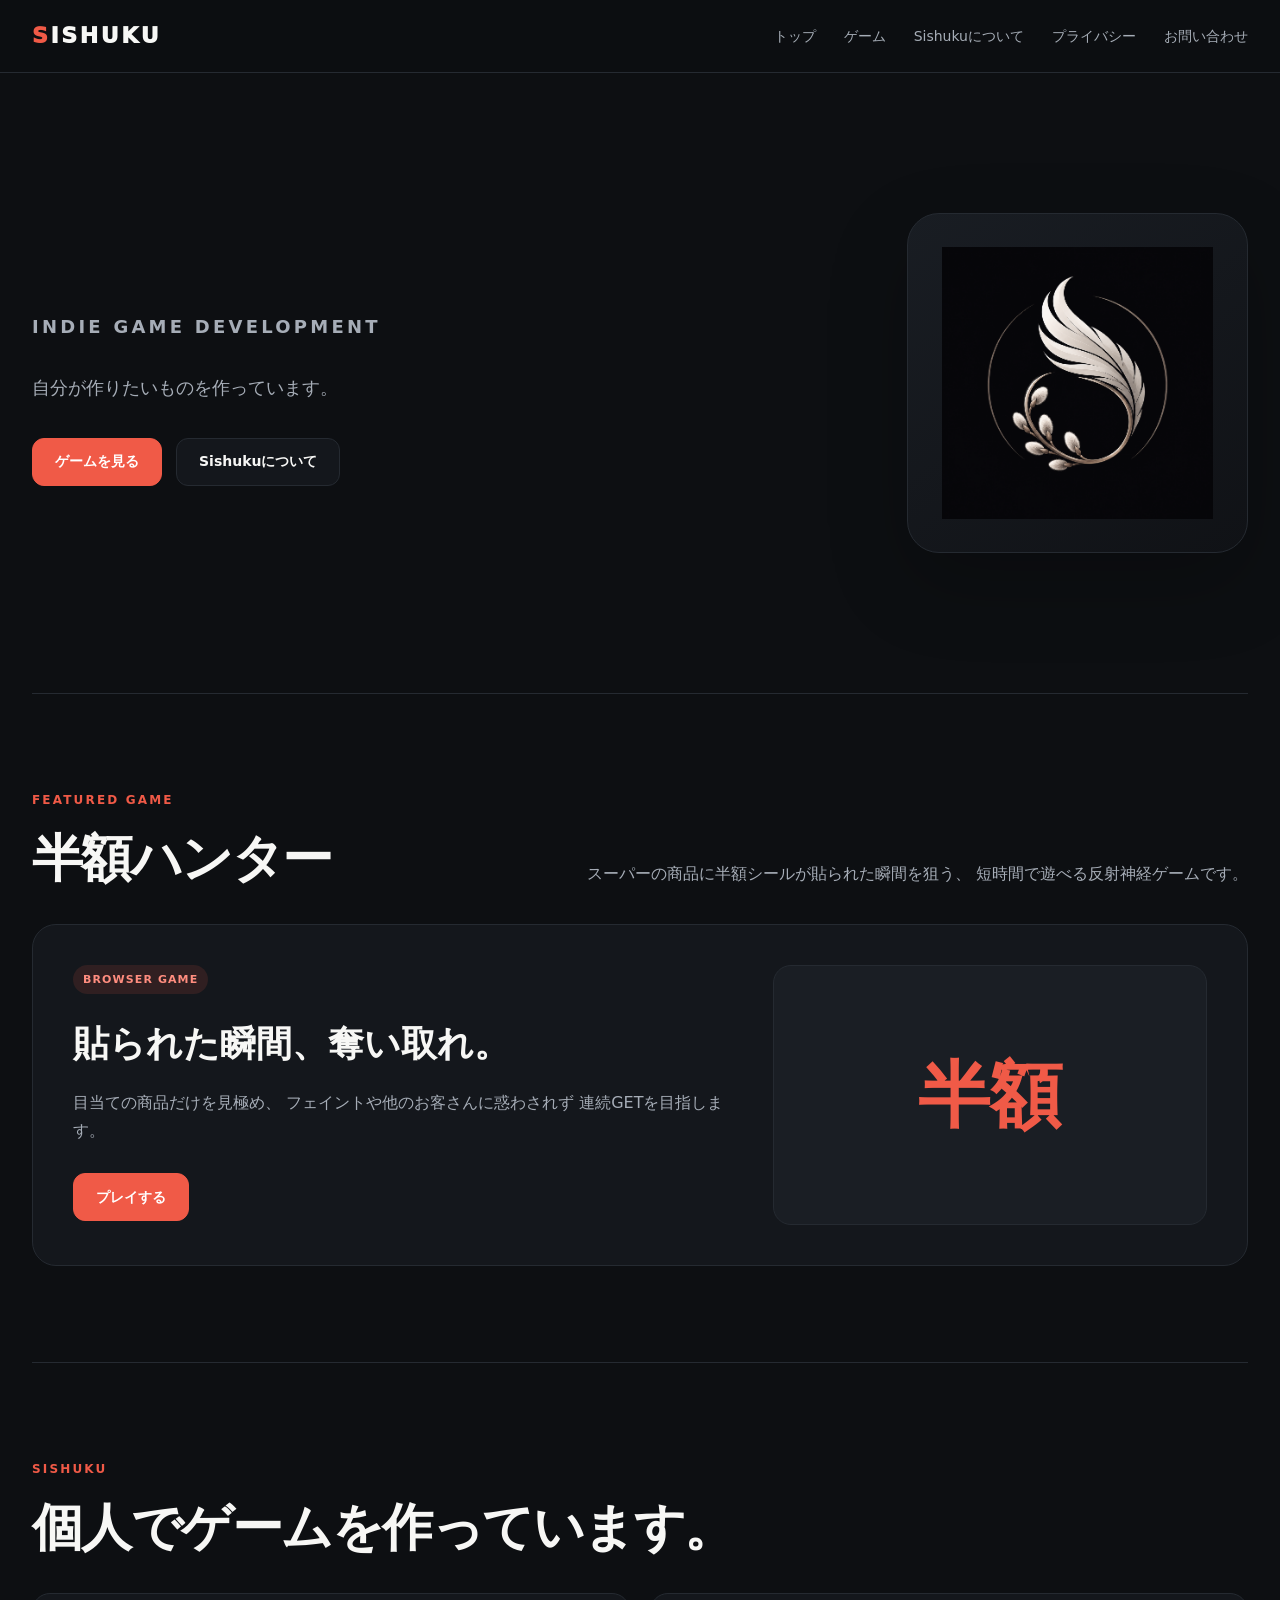
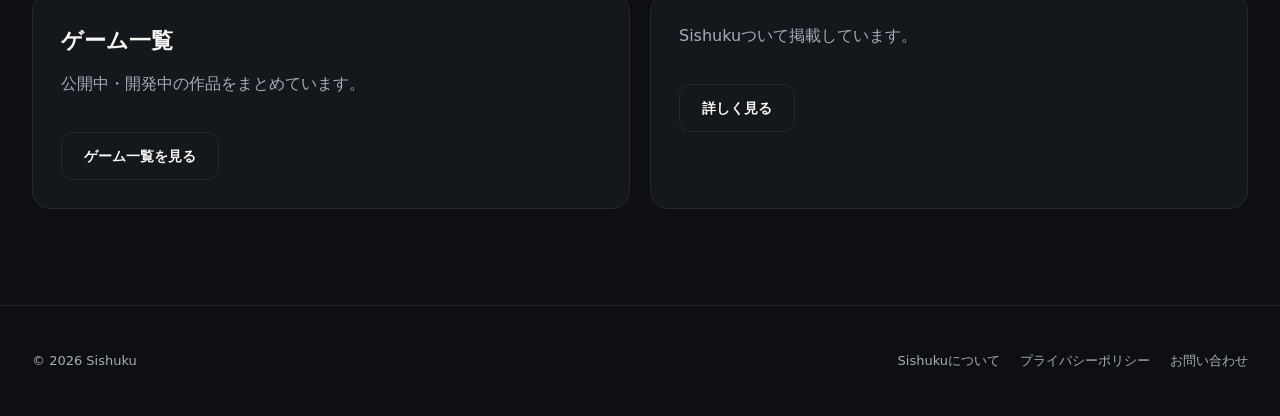
==== commit 275f15a8: "Add files via upload" ====
--- a/index.html
+++ b/index.html
@@ -1,778 +1,378 @@
-<!DOCTYPE html>
+<!doctype html>
 <html lang="ja">
 
 <head>
-  <meta charset="UTF-8" />
+
+  <meta charset="utf-8">
 
   <meta
     name="viewport"
-    content="width=device-width, initial-scale=1.0"
-  />
-
-  <title>半額ハンター</title>
+    content="width=device-width, initial-scale=1"
+  >
+
+  <meta
+    name="description"
+    content="Sishukuの公式サイト。個人制作のブラウザゲーム・PCゲームを公開しています。"
+  >
+
+  <title>
+    Sishuku | Indie Game Developer
+  </title>
+
+  <link
+    rel="icon"
+    type="image/png"
+    href="./images/sishuku-logo.png"
+  >
 
   <link
     rel="stylesheet"
-    href="style.css"
-  />
+    href="./style.css"
+  >
+
 </head>
 
 
 <body>
 
 
-  <!-- =====================================================
-       最初のタップ待ち
-       ※ここだけ広告なし
-  ====================================================== -->
-
-  <div
-    id="tapScreen"
-    class="full-screen tap-screen"
-  >
-
-    <div class="tap-screen-content">
-
-      <p class="tap-icon">
-        👆
-      </p>
-
-      <p class="tap-message">
-        画面をタップしてください
-      </p>
+  <!-- ========================================
+       ヘッダー
+  ========================================= -->
+
+  <header class="site-header">
+
+    <div class="header-inner">
+
+
+      <!-- ロゴ -->
+
+      <a
+        class="brand"
+        href="./index.html"
+      >
+        <span>S</span>ISHUKU
+      </a>
+
+
+      <!-- ナビゲーション -->
+
+      <nav
+        class="nav"
+        aria-label="メインナビゲーション"
+      >
+
+        <a href="./index.html">
+          トップ
+        </a>
+
+        <a href="./games.html">
+          ゲーム
+        </a>
+
+        <a href="./about.html">
+          Sishukuについて
+        </a>
+
+        <a href="./privacy.html">
+          プライバシー
+        </a>
+
+        <a href="./contact.html">
+          お問い合わせ
+        </a>
+
+      </nav>
 
     </div>
 
-  </div>
-
-
-
-  <!-- =====================================================
-       ページ本体
-       
-       PC
-       広告 ｜ 中央コンテンツ ｜ 広告
-
-       スマホ
-       中央コンテンツ
-       広告
-  ====================================================== -->
-
-  <div
-    id="gameLayout"
-    class="game-layout hidden"
-  >
-
-
-    <!-- =================================================
-         PC左広告
-    ================================================== -->
-
-    <aside
-      class="ad-slot ad-slot-side ad-slot-left"
-      aria-label="広告スペース"
-    >
-
-      <div class="ad-placeholder">
-
-        <span>
-          ADVERTISEMENT
-        </span>
-
-        <strong>
-          広告スペース
-        </strong>
-
-        <small>
-          PC：最大300 × 600px想定
-        </small>
-
-      </div>
-
-    </aside>
-
-
-
-    <!-- =================================================
-         中央コンテンツ
-    ================================================== -->
-
-    <div class="main-content">
-
-
-      <!-- =============================================
-           タイトル画面
-      ============================================== -->
-
-      <div
-        id="titleScreen"
-        class="title-screen hidden"
-      >
-
-        <div class="title-screen-content">
-
-
-          <p class="title-sub">
-            SUPERMARKET REFLEX GAME
-          </p>
-
-
-          <h1 class="title-logo">
-            半額<br />
-            ハンター
-          </h1>
-
-
-          <p class="title-catch">
-            貼られた瞬間、奪い取れ！
-          </p>
-
-
-          <!-- 最高記録 -->
-
-          <div class="title-best-score">
-
-            <span>
-              最高記録
-            </span>
-
-            <strong id="titleBestText">
-              0
-            </strong>
-
-            <span>
-              連続
-            </span>
+  </header>
+
+
+
+  <!-- ========================================
+       メイン
+  ========================================= -->
+
+  <main>
+
+
+    <!-- ========================================
+         HERO
+    ========================================= -->
+
+    <section class="hero">
+
+
+      <div>
+
+
+        <p class="eyebrow">
+          INDIE GAME DEVELOPMENT
+        </p>
+
+
+
+        <p>
+          自分が作りたいものを作っています。
+        </p>
+
+
+        <div class="button-row">
+
+
+          <a
+            class="btn primary"
+            href="./games.html"
+          >
+            ゲームを見る
+          </a>
+
+
+          <a
+            class="btn"
+            href="./about.html"
+          >
+            Sishukuについて
+          </a>
+
+
+        </div>
+
+
+      </div>
+
+
+
+      <!-- Sishukuロゴ -->
+
+      <div class="hero-mark-wrap">
+
+        <div class="hero-mark">
+
+          <img
+            src="./images/sishuku-logo.png"
+            alt="Sishuku"
+            class="sishuku-logo"
+          >
+
+        </div>
+
+      </div>
+
+
+    </section>
+
+
+
+    <!-- ========================================
+         半額ハンター
+    ========================================= -->
+
+    <section class="section">
+
+
+      <div class="section-head">
+
+
+        <div>
+
+          <p class="eyebrow">
+            FEATURED GAME
+          </p>
+
+          <h2>
+            半額ハンター
+          </h2>
+
+        </div>
+
+
+        <p class="section-lead">
+          スーパーの商品に半額シールが貼られた瞬間を狙う、
+          短時間で遊べる反射神経ゲームです。
+        </p>
+
+
+      </div>
+
+
+
+      <div class="feature-game">
+
+
+        <div class="feature-copy">
+
+
+          <span class="game-badge">
+            BROWSER GAME
+          </span>
+
+
+          <h3>
+            貼られた瞬間、奪い取れ。
+          </h3>
+
+
+          <p>
+            目当ての商品だけを見極め、
+            フェイントや他のお客さんに惑わされず
+            連続GETを目指します。
+          </p>
+
+
+          <a
+            class="btn primary"
+            href="./games/hangaku-hunter/index.html"
+          >
+            プレイする
+          </a>
+
+
+        </div>
+
+
+
+        <div class="feature-visual">
+          半額
+        </div>
+
+
+      </div>
+
+
+    </section>
+
+
+
+    <!-- ========================================
+         Sishuku
+    ========================================= -->
+
+    <section class="section">
+
+
+      <div class="section-head">
+
+
+        <div>
+
+          <p class="eyebrow">
+            SISHUKU
+          </p>
+
+          <h2>
+            個人でゲームを作っています。
+          </h2>
+
+        </div>
+
+
+      </div>
+
+
+
+      <div class="simple-grid">
+
+
+        <article class="card">
+
+
+          <h3>
+            ゲーム一覧
+          </h3>
+
+
+          <p>
+            公開中・開発中の作品をまとめています。
+          </p>
+
+
+          <div class="button-row">
+
+            <a
+              class="btn"
+              href="./games.html"
+            >
+              ゲーム一覧を見る
+            </a>
 
           </div>
 
 
-
-          <!-- ボタン -->
-
-          <div class="title-buttons">
-
-
-            <button
-              id="titleStartButton"
-              class="title-button primary"
-              type="button"
+        </article>
+
+
+
+        <article class="card">
+
+
+
+
+          <p>
+            Sishukuついて掲載しています。
+          </p>
+
+
+          <div class="button-row">
+
+            <a
+              class="btn"
+              href="./about.html"
             >
-              ゲームを始める
-            </button>
-
-
-            <button
-              id="titleHowToButton"
-              class="title-button secondary"
-              type="button"
-            >
-              遊び方
-            </button>
-
-
-            <button
-              id="titleCreditButton"
-              class="title-button secondary"
-              type="button"
-            >
-              クレジット
-            </button>
-
+              詳しく見る
+            </a>
 
           </div>
 
-        </div>
-
-      </div>
-
-
-
-      <!-- =============================================
-           ゲーム画面
-      ============================================== -->
-
-      <main
-        id="gameScreen"
-        class="game-shell hidden"
-      >
-
-
-        <!-- ヘッダー -->
-
-        <header class="game-header">
-
-
-          <div>
-
-            <p class="eyebrow">
-              SUPERMARKET REFLEX GAME
-            </p>
-
-            <h1>
-              半額狩人
-            </h1>
-
-          </div>
-
-
-
-          <!-- スコア -->
-
-          <div class="score-board">
-
-
-            <div>
-
-              <span>
-                連続ゲット
-              </span>
-
-              <strong id="streakText">
-                0
-              </strong>
-
-            </div>
-
-
-            <div>
-
-              <span>
-                ベスト
-              </span>
-
-              <strong id="bestText">
-                0
-              </strong>
-
-            </div>
-
-
-          </div>
-
-
-        </header>
-
-
-
-        <!-- =========================================
-             目当ての商品
-        ========================================== -->
-
-        <section class="target-panel">
-
-
-          <p>
-            今回の目当て
-          </p>
-
-
-          <div
-            id="targetList"
-            class="target-list"
-          ></div>
-
-
-        </section>
-
-
-
-        <!-- =========================================
-             商品棚
-        ========================================== -->
-
-        <section
-          id="gameArea"
-          class="game-area"
-          aria-label="商品棚"
-        >
-
-
-          <div
-            id="shelf"
-            class="shelf"
-          ></div>
-
-
-
-          <!-- 店員の手 -->
-
-          <div
-            id="clerkHand"
-            class="clerk-hand"
-            aria-hidden="true"
-          >
-
-            <span class="sticker-roll">
-              半額
-            </span>
-
-            <span class="hand-emoji">
-              👉
-            </span>
-
-          </div>
-
-
-
-          <!-- 他のお客の手 -->
-
-          <div
-            id="customerHand"
-            class="customer-hand hidden"
-            aria-hidden="true"
-          >
-
-            <span class="customer-hand-emoji">
-              ✋
-            </span>
-
-          </div>
-
-
-
-          <!-- 中央メッセージ -->
-
-          <div
-            id="message"
-            class="message hidden"
-          ></div>
-
-
-        </section>
-
-
-
-        <!-- =========================================
-             状態表示
-        ========================================== -->
-
-        <section class="controls">
-
-
-          <button
-            id="startButton"
-            class="primary-button hidden"
-            type="button"
-          >
-            ゲーム開始
-          </button>
-
-
-          <p id="statusText">
-            シールが貼られた目当ての商品だけをクリック！
-          </p>
-
-
-        </section>
-
-
-      </main>
-
-
-
-      <!-- =================================================
-           遊び方
-           
-           main-content内なので
-           PC広告を覆わない
-      ================================================== -->
-
-      <div
-        id="howToModal"
-        class="modal hidden"
-        role="dialog"
-        aria-modal="true"
-        aria-labelledby="howToTitle"
-      >
-
-
-        <div class="modal-card howto-card">
-
-
-          <p class="modal-label">
-            HOW TO PLAY
-          </p>
-
-
-          <h2 id="howToTitle">
-            遊び方
-          </h2>
-
-
-          <ol class="howto-list">
-
-
-            <li>
-              画面上部に表示される
-              「目当ての商品」を確認します。
-            </li>
-
-
-            <li>
-              店員が商品に半額シールを貼るまで待ちます。
-            </li>
-
-
-            <li>
-              目当ての商品にシールが貼られた瞬間、
-              その商品をタップします。
-            </li>
-
-
-          </ol>
-
-
-
-          <div class="howto-warning">
-
-
-            <p>
-              次の行動でゲームオーバー！
-            </p>
-
-
-            <span>
-              シールが貼られる前に押す
-            </span>
-
-
-            <span>
-              目当てではない商品を押す
-            </span>
-
-
-            <span>
-              他のお客さんに先に取られる
-            </span>
-
-
-          </div>
-
-
-
-          <button
-            id="closeHowToButton"
-            class="title-button primary"
-            type="button"
-          >
-            タイトルへ戻る
-          </button>
-
-
-        </div>
-
-      </div>
-
-
-
-      <!-- =================================================
-           クレジット
-      ================================================== -->
-
-      <div
-        id="creditModal"
-        class="modal hidden"
-        role="dialog"
-        aria-modal="true"
-        aria-labelledby="creditTitle"
-      >
-
-
-        <div class="modal-card credit-card">
-
-
-          <p class="modal-label">
-            CREDIT
-          </p>
-
-
-          <h2 id="creditTitle">
-            クレジット
-          </h2>
-
-
-
-          <div class="credit-content">
-
-
-            <!-- BGM -->
-
-            <section class="credit-section">
-
-
-              <h3>
-                BGM
-              </h3>
-
-
-              <div class="credit-item">
-
-                <p class="credit-name">
-                  「スーパーマーケット」
-                </p>
-
-                <p>
-                  作曲：すずにこぐ
-                </p>
-
-                <p>
-                  提供：DOVA-SYNDROME
-                </p>
-
-              </div>
-
-
-
-              <div class="credit-item">
-
-                <p class="credit-name">
-                  「はるがちかいよ」
-                </p>
-
-                <p>
-                  作曲：HiLi-ひぃ-
-                </p>
-
-                <p>
-                  提供：こんとどぅふぇ
-                </p>
-
-              </div>
-
-
-            </section>
-
-
-
-            <!-- 効果音 -->
-
-            <section class="credit-section">
-
-
-              <h3>
-                効果音
-              </h3>
-
-
-              <div class="credit-item">
-
-                <p class="credit-name">
-                  「決定ボタン35」
-                </p>
-
-                <p>
-                  提供：効果音ラボ
-                </p>
-
-              </div>
-
-
-
-              <div class="credit-item">
-
-                <p class="credit-name">
-                  「コミカルな失敗音」
-                </p>
-
-                <p>
-                  提供：ポケットサウンド
-                </p>
-
-              </div>
-
-
-
-              <div class="credit-item">
-
-                <p class="credit-name">
-                  「クイズ ピンポン01-4（シングル）」
-                </p>
-
-                <p>
-                  提供：OtoLogic
-                </p>
-
-              </div>
-
-
-
-              <div class="credit-item">
-
-                <p class="credit-name">
-                  「アニメモーション16-1（高）」
-                </p>
-
-                <p>
-                  提供：OtoLogic
-                </p>
-
-              </div>
-
-
-            </section>
-
-
-          </div>
-
-
-
-          <button
-            id="closeCreditButton"
-            class="title-button primary"
-            type="button"
-          >
-            タイトルへ戻る
-          </button>
-
-
-        </div>
-
-      </div>
-
-
-
-      <!-- =================================================
-           ゲームオーバー
-      ================================================== -->
-
-      <div
-        id="gameOverModal"
-        class="modal hidden"
-        role="dialog"
-        aria-modal="true"
-        aria-labelledby="gameOverTitle"
-      >
-
-
-        <div class="modal-card">
-
-
-          <p class="modal-label">
-            GAME OVER
-          </p>
-
-
-          <h2 id="gameOverTitle">
-            失敗！
-          </h2>
-
-
-          <p id="gameOverReason">
-          </p>
-
-
-          <p class="result-score">
-
-            記録
-
-            <strong id="resultStreak">
-              0
-            </strong>
-
-            連続
-
-          </p>
-
-
-
-          <div class="game-over-buttons">
-
-
-            <button
-              id="retryButton"
-              class="primary-button"
-              type="button"
-            >
-              もう一度
-            </button>
-
-
-            <button
-              id="backToTitleButton"
-              class="secondary-button"
-              type="button"
-            >
-              タイトルへ戻る
-            </button>
-
-
-          </div>
-
-
-        </div>
+
+        </article>
+
+
+      </div>
+
+
+    </section>
+
+
+  </main>
+
+
+
+  <!-- ========================================
+       フッター
+  ========================================= -->
+
+  <footer class="site-footer">
+
+    <div class="footer-inner">
+
+
+      <div>
+        © 2026 Sishuku
+      </div>
+
+
+      <div class="footer-links">
+
+        <a href="./about.html">
+          Sishukuについて
+        </a>
+
+        <a href="./privacy.html">
+          プライバシーポリシー
+        </a>
+
+        <a href="./contact.html">
+          お問い合わせ
+        </a>
 
       </div>
 
 
     </div>
 
-
-
-    <!-- =================================================
-         PC右広告
-    ================================================== -->
-
-    <aside
-      class="ad-slot ad-slot-side ad-slot-right"
-      aria-label="広告スペース"
-    >
-
-      <div class="ad-placeholder">
-
-        <span>
-          ADVERTISEMENT
-        </span>
-
-        <strong>
-          広告スペース
-        </strong>
-
-        <small>
-          PC：最大300 × 600px想定
-        </small>
-
-      </div>
-
-    </aside>
-
-
-
-    <!-- =================================================
-         スマホ・タブレット広告
-    ================================================== -->
-
-    <aside
-      class="ad-slot ad-slot-bottom"
-      aria-label="広告スペース"
-    >
-
-      <div class="ad-placeholder ad-placeholder-bottom">
-
-        <span>
-          ADVERTISEMENT
-        </span>
-
-        <strong>
-          広告スペース
-        </strong>
-
-        <small>
-          スマホ：横幅に合わせて表示
-        </small>
-
-      </div>
-
-    </aside>
-
-
-  </div>
-
-
-
-  <!-- JavaScript -->
-
-  <script src="script.js"></script>
+  </footer>
 
 
 </body>
--- a/style.css
+++ b/style.css
@@ -1,1917 +1,385 @@
-* {
-  box-sizing: border-box;
-}
-
-
-/* =========================================================
-   カラー設定
-========================================================= */
-
-:root {
-  --panel: #ffffff;
-  --ink: #342b24;
-  --muted: #786d63;
-  --accent: #f05a47;
-  --accent-dark: #c93e2d;
-  --yellow: #ffd84d;
-  --shelf-dark: #9c6137;
-  --success: #2e9b59;
-}
-
-
-/* =========================================================
-   基本設定
-========================================================= */
-
-html,
-body {
-  min-height: 100%;
-}
-
-
-body {
-  margin: 0;
-
-  min-height: 100vh;
-
-  font-family:
-    "Yu Gothic",
-    "Hiragino Kaku Gothic ProN",
-    system-ui,
-    sans-serif;
-
-  color: var(--ink);
-
-  background:
-    radial-gradient(
-      circle at top left,
-      #ffffff 0,
-      transparent 30%
-    ),
-    linear-gradient(
-      135deg,
-      #fff9e8,
-      #ffe9b4
-    );
-
-  padding: 20px;
-}
-
-
-button {
-  font: inherit;
-}
-
-
-.hidden {
-  display: none !important;
-}
-
-
-/* =========================================================
-   最初の全画面
-========================================================= */
-
-.full-screen {
-  position: fixed;
-
-  z-index: 200;
-
-  inset: 0;
-
-  display: grid;
-
-  place-items: center;
-
-  padding: 20px;
-}
-
-
-/* =========================================================
-   タップ待ち
-========================================================= */
-
-.tap-screen {
-  background:
-    radial-gradient(
-      circle at center,
-      #fffdf5,
-      #ffe7a3
-    );
-}
-
-
-.screen-button {
-  border: 0;
-
-  color: inherit;
-
-  background: transparent;
-}
-
-
-.tap-screen-content {
-  display: grid;
-
-  gap: 18px;
-
-  justify-items: center;
-
-  cursor: pointer;
-
-  animation:
-    tapFloat
-    1.2s
-    infinite
-    alternate
-    ease-in-out;
-}
-
-
-.tap-icon {
-  margin: 0;
-
-  font-size: 70px;
-}
-
-
-.tap-message {
-  margin: 0;
-
-  font-size:
-    clamp(
-      20px,
-      5vw,
-      32px
-    );
-
-  font-weight: 900;
-
-  letter-spacing: .06em;
-}
-
-
-@keyframes tapFloat {
-
-  from {
-    transform:
-      translateY(0);
-  }
-
-  to {
-    transform:
-      translateY(-12px);
-  }
-
-}
-
-
-/* =========================================================
-   PC広告＋中央コンテンツ
-========================================================= */
-
-.game-layout {
-  width:
-    min(
-      1540px,
-      100%
-    );
-
-  margin:
-    0 auto;
-
-  display: grid;
-
-  grid-template-columns:
-    minmax(220px, 300px)
-    minmax(0, 900px)
-    minmax(220px, 300px);
-
-  grid-template-areas:
-    "left game right"
-    ". bottom .";
-
-  align-items: start;
-
-  justify-content: center;
-
-  gap: 24px;
-}
-
-
-/* =========================================================
-   中央エリア
-========================================================= */
-
-.main-content {
-  grid-area: game;
-
-  position: relative;
-
-  width: 100%;
-
-  min-width: 0;
-}
-
-
-/* =========================================================
-   広告
-========================================================= */
-
-.ad-slot {
-  min-width: 0;
-}
-
-
-.ad-slot-left {
-  grid-area: left;
-}
-
-
-.ad-slot-right {
-  grid-area: right;
-}
-
-
-.ad-slot-bottom {
-  grid-area: bottom;
-
-  display: none;
-}
-
-
-.ad-placeholder {
-  width: 100%;
-
-  min-height: 600px;
-
-  display: flex;
-
-  flex-direction: column;
-
-  align-items: center;
-
-  justify-content: center;
-
-  gap: 8px;
-
-  padding: 18px;
-
-  border:
-    2px dashed
-    rgba(52, 43, 36, .35);
-
-  border-radius: 18px;
-
-  background:
-    rgba(
-      255,
-      255,
-      255,
-      .58
-    );
-
-  color:
-    var(--muted);
-
-  text-align: center;
-}
-
-
-.ad-placeholder span {
-  font-size: 10px;
-
-  letter-spacing: .16em;
-}
-
-
-.ad-placeholder strong {
-  color:
-    var(--ink);
-
-  font-size: 16px;
-}
-
-
-.ad-placeholder small {
-  font-size: 11px;
-
-  line-height: 1.5;
-}
-
-
-.ad-placeholder-bottom {
-  min-height: 100px;
-}
-
-
-/* =========================================================
-   タイトル
-========================================================= */
-
-.title-screen {
-  position: relative;
-
-  width: 100%;
-
-  min-height: 720px;
-
-  display: grid;
-
-  place-items: center;
-
-  padding: 30px;
-
-  overflow: hidden;
-
-  border-radius: 24px;
-
-  background:
-    radial-gradient(
-      circle at 20% 15%,
-      rgba(255,255,255,.9),
-      transparent 30%
-    ),
-    linear-gradient(
-      145deg,
-      #fff7d6,
-      #ffc960
-    );
-}
-
-
-.title-screen::before {
-  content: "半額";
-
-  position: absolute;
-
-  top: -55px;
-
-  right: -40px;
-
-  display: grid;
-
-  place-items: center;
-
-  width: 190px;
-
-  height: 190px;
-
-  border:
-    8px solid
-    #bf2d1d;
-
-  border-radius: 50%;
-
-  color:
-    #bf2d1d;
-
-  background:
-    #ffe247;
-
-  font-size: 48px;
-
-  font-weight: 1000;
-
-  transform:
-    rotate(15deg);
-
-  opacity: .3;
-}
-
-
-.title-screen-content {
-  position: relative;
-
-  z-index: 1;
-
-  width:
-    min(
-      520px,
-      100%
-    );
-
-  text-align: center;
-}
-
-
-.title-sub {
-  margin:
-    0 0 10px;
-
-  color:
-    #d84832;
-
-  font-size: 13px;
-
-  font-weight: 900;
-
-  letter-spacing: .16em;
-}
-
-
-.title-logo {
-  margin: 0;
-
-  font-size:
-    clamp(
-      62px,
-      10vw,
-      115px
-    );
-
-  font-weight: 1000;
-
-  line-height: .85;
-
-  text-shadow:
-    4px 4px 0 #fff,
-    8px 8px 0 #f05a47;
-}
-
-
-.title-catch {
-  margin:
-    28px 0 18px;
-
-  font-size:
-    clamp(
-      17px,
-      4vw,
-      24px
-    );
-
-  font-weight: 900;
-}
-
-
-.title-best-score {
-  display: flex;
-
-  align-items: baseline;
-
-  justify-content: center;
-
-  gap: 8px;
-
-  width:
-    fit-content;
-
-  margin:
-    0 auto 26px;
-
-  padding:
-    10px 20px;
-
-  border:
-    3px solid
-    var(--ink);
-
-  border-radius: 999px;
-
-  background:
-    #ffffff;
-
-  box-shadow:
-    0 5px 0
-    var(--ink);
-}
-
-
-.title-best-score span {
-  font-size: 14px;
-
-  font-weight: 800;
-}
-
-
-.title-best-score strong {
-  color:
-    var(--accent);
-
-  font-size: 36px;
-}
-
-
-.title-buttons {
-  display: grid;
-
-  gap: 14px;
-
-  width:
-    min(
-      320px,
-      100%
-    );
-
-  margin:
-    0 auto;
-}
-
-
-/* =========================================================
-   共通ボタン
-========================================================= */
-
-.title-button,
-.primary-button {
-  padding:
-    14px 22px;
-
-  border:
-    3px solid
-    var(--ink);
-
-  border-radius: 15px;
-
-  font-weight: 900;
-
-  cursor: pointer;
-
-  box-shadow:
-    0 6px 0
-    var(--ink);
-
-  transition:
-    transform .08s ease,
-    box-shadow .08s ease;
-}
-
-
-.title-button {
-  width: 100%;
-}
-
-
-.title-button.primary,
-.primary-button {
-  color:
-    #ffffff;
-
-  background:
-    var(--accent);
-}
-
-
-.title-button.secondary {
-  color:
-    var(--ink);
-
-  background:
-    #ffffff;
-}
-
-
-.title-button:active,
-.primary-button:active {
-  transform:
-    translateY(4px);
-
-  box-shadow:
-    0 2px 0
-    var(--ink);
-}
-
-
-/* =========================================================
-   ゲーム本体
-========================================================= */
-
-.game-shell {
-  width: 100%;
-
-  min-width: 0;
-}
-
-
-/* =========================================================
-   ゲームヘッダー
-========================================================= */
-
-.game-header {
-  display: flex;
-
-  justify-content: space-between;
-
-  align-items: end;
-
-  gap: 20px;
-
-  margin-bottom: 16px;
-}
-
-
-.eyebrow {
-  margin:
-    0 0 4px;
-
-  color:
-    var(--accent);
-
-  font-weight: 800;
-
-  font-size: 12px;
-
-  letter-spacing: .12em;
-}
-
-
-.game-header h1 {
-  margin: 0;
-
-  font-size:
-    clamp(
-      32px,
-      7vw,
-      64px
-    );
-
-  line-height: 1;
-}
-
-
-/* =========================================================
-   スコア
-========================================================= */
-
-.score-board {
-  display: flex;
-
-  gap: 10px;
-}
-
-
-.score-board > div {
-  min-width: 100px;
-
-  padding:
-    10px 14px;
-
-  border-radius: 16px;
-
-  background:
-    var(--panel);
-
-  box-shadow:
-    0 8px 24px
-    rgba(93,62,31,.12);
-
-  text-align: center;
-}
-
-
-.score-board span {
+:root{
+  --bg:#0d0f12;
+  --surface:#14171c;
+  --surface-2:#1a1e24;
+  --text:#f7f7f5;
+  --muted:#a6adb7;
+  --line:#252a31;
+  --accent:#f05a47;
+  --max:1280px;
+}
+
+*{box-sizing:border-box}
+
+html{scroll-behavior:smooth}
+
+body{
+  margin:0;
+  min-height:100vh;
+  font-family:"Yu Gothic","Hiragino Kaku Gothic ProN",system-ui,sans-serif;
+  color:var(--text);
+  background:var(--bg);
+  line-height:1.75;
+}
+
+a{color:inherit}
+
+.site-header{
+  position:sticky;
+  top:0;
+  z-index:50;
+  background:rgba(13,15,18,.88);
+  backdrop-filter:blur(12px);
+  border-bottom:1px solid var(--line);
+}
+
+.header-inner{
+  width:min(var(--max),calc(100% - 64px));
+  min-height:72px;
+  margin:auto;
+  display:flex;
+  align-items:center;
+  justify-content:space-between;
+  gap:40px;
+}
+
+.brand{
+  font-size:22px;
+  font-weight:1000;
+  letter-spacing:.12em;
+  text-decoration:none;
+}
+
+.brand span{color:var(--accent)}
+
+.nav{
+  display:flex;
+  gap:28px;
+  align-items:center;
+  flex-wrap:wrap;
+}
+
+.nav a{
+  color:var(--muted);
+  text-decoration:none;
+  font-size:14px;
+  transition:color .2s ease;
+}
+
+.nav a:hover{color:var(--text)}
+
+main{
+  width:min(var(--max),calc(100% - 64px));
+  margin:auto;
+}
+
+.hero{
+  min-height:620px;
+  display:grid;
+  grid-template-columns:minmax(0,1.4fr) minmax(320px,.6fr);
+  gap:80px;
+  align-items:center;
+  padding:96px 0;
+}
+
+.eyebrow{
+  margin:0 0 18px;
+  color:var(--accent);
+  font-size:12px;
+  font-weight:900;
+  letter-spacing:.18em;
+}
+
+.hero h1{
+  margin:0;
+  max-width:780px;
+  font-size:clamp(52px,7vw,104px);
+  line-height:.98;
+  letter-spacing:-.04em;
+}
+
+.hero p{
+  max-width:760px;
+  margin:30px 0 0;
+  color:var(--muted);
+  font-size:18px;
+}
+
+.hero-mark-wrap{
+  display:flex;
+  justify-content:flex-end;
+}
+
+.hero-mark{
+  width:min(100%,360px);
+  aspect-ratio:1;
+  display:grid;
+  place-items:center;
+  border:1px solid var(--line);
+  border-radius:32px;
+  background:linear-gradient(145deg,#191d23,#101216);
+  font-size:clamp(92px,12vw,160px);
+  font-weight:1000;
+  letter-spacing:-.08em;
+  box-shadow:0 30px 80px rgba(0,0,0,.22);
+}
+
+.hero-mark span{color:var(--accent)}
+
+.button-row{
+  display:flex;
+  flex-wrap:wrap;
+  gap:14px;
+  margin-top:34px;
+}
+
+.btn{
+  display:inline-flex;
+  align-items:center;
+  justify-content:center;
+  min-height:48px;
+  padding:0 22px;
+  border:1px solid var(--line);
+  border-radius:12px;
+  background:var(--surface);
+  text-decoration:none;
+  font-weight:900;
+  font-size:14px;
+}
+
+.btn.primary{
+  color:white;
+  background:var(--accent);
+  border-color:var(--accent);
+}
+
+.section{
+  padding:96px 0;
+  border-top:1px solid var(--line);
+}
+
+.section-head{
+  display:flex;
+  justify-content:space-between;
+  align-items:end;
+  gap:40px;
+  margin-bottom:36px;
+}
+
+.section h2{
+  margin:0;
+  font-size:clamp(34px,4vw,52px);
+  line-height:1.15;
+  letter-spacing:-.03em;
+}
+
+.section-lead{
+  max-width:680px;
+  margin:0;
+  color:var(--muted);
+}
+
+.feature-game{
+  display:grid;
+  grid-template-columns:minmax(0,1.2fr) minmax(280px,.8fr);
+  gap:48px;
+  padding:40px;
+  border:1px solid var(--line);
+  border-radius:24px;
+  background:var(--surface);
+}
+
+.feature-copy{
+  display:flex;
+  flex-direction:column;
+  align-items:flex-start;
+}
+
+.game-badge{
+  display:inline-block;
+  margin-bottom:18px;
+  padding:5px 10px;
+  border-radius:999px;
+  background:rgba(240,90,71,.12);
+  color:#ff8d7f;
+  font-size:11px;
+  font-weight:900;
+  letter-spacing:.1em;
+}
+
+.feature-game h3{
+  margin:0 0 14px;
+  font-size:36px;
+}
+
+.feature-game p{
+  margin:0 0 28px;
+  color:var(--muted);
+}
+
+.feature-visual{
+  min-height:260px;
+  display:grid;
+  place-items:center;
+  border:1px solid var(--line);
+  border-radius:18px;
+  background:var(--surface-2);
+  font-size:72px;
+  font-weight:1000;
+  color:var(--accent);
+}
+
+.simple-grid{
+  display:grid;
+  grid-template-columns:repeat(2,minmax(0,1fr));
+  gap:20px;
+}
+
+.card{
+  padding:28px;
+  border:1px solid var(--line);
+  border-radius:18px;
+  background:var(--surface);
+}
+
+.card h3{
+  margin:0 0 10px;
+  font-size:22px;
+}
+
+.card p{
+  margin:0;
+  color:var(--muted);
+}
+
+.page-title{
+  padding:92px 0 46px;
+}
+
+.page-title h1{
+  margin:0;
+  font-size:clamp(44px,6vw,76px);
+  line-height:1;
+  letter-spacing:-.04em;
+}
+
+.page-title .section-lead{
+  margin-top:22px;
+}
+
+.prose{
+  max-width:900px;
+  padding-bottom:96px;
+}
+
+.prose h2{
+  margin:52px 0 12px;
+  font-size:28px;
+}
+
+.prose p,
+.prose li{
+  color:#c2c8d0;
+}
+
+.notice,
+.contact-box{
+  margin:28px 0;
+  padding:24px;
+  border:1px solid var(--line);
+  border-radius:16px;
+  background:var(--surface);
+}
+
+.notice{
+  border-color:#4e452a;
+  background:#211e14;
+  color:#efe0a2;
+}
+
+.site-footer{
+  border-top:1px solid var(--line);
+}
+
+.footer-inner{
+  width:min(var(--max),calc(100% - 64px));
+  min-height:110px;
+  margin:auto;
+  display:flex;
+  justify-content:space-between;
+  align-items:center;
+  gap:24px;
+  flex-wrap:wrap;
+  color:var(--muted);
+  font-size:13px;
+}
+
+.footer-links{
+  display:flex;
+  gap:20px;
+  flex-wrap:wrap;
+}
+
+.footer-links a{text-decoration:none}
+
+@media(max-width:900px){
+  .header-inner,
+  main,
+  .footer-inner{
+    width:min(100% - 32px,var(--max));
+  }
+
+  .header-inner{
+    min-height:auto;
+    padding:16px 0;
+    align-items:flex-start;
+    flex-direction:column;
+    gap:10px;
+  }
+
+  .nav{gap:14px 18px}
+
+  .hero{
+    min-height:auto;
+    grid-template-columns:1fr;
+    gap:42px;
+    padding:64px 0 76px;
+  }
+
+  .hero-mark-wrap{justify-content:flex-start}
+
+  .hero-mark{width:260px}
+
+  .section{padding:72px 0}
+
+  .section-head{
+    align-items:flex-start;
+    flex-direction:column;
+    gap:16px;
+  }
+
+  .feature-game{
+    grid-template-columns:1fr;
+    gap:28px;
+    padding:28px;
+  }
+
+  .simple-grid{grid-template-columns:1fr}
+
+  .page-title{padding:68px 0 34px}
+}
+
+@media(max-width:560px){
+  .hero h1{font-size:48px}
+  .hero p{font-size:16px}
+  .hero-mark{width:210px;border-radius:24px}
+  .feature-game{padding:22px}
+  .feature-game h3{font-size:30px}
+}
+
+.sishuku-logo {
+  width: 80%;
+  height: 80%;
+  object-fit: contain;
   display: block;
-
-  font-size: 12px;
-
-  color:
-    var(--muted);
-}
-
-
-.score-board strong {
-  font-size: 30px;
-}
-
-
-/* =========================================================
-   目当て商品
-========================================================= */
-
-.target-panel {
-  display: flex;
-
-  align-items: center;
-
-  gap: 16px;
-
-  min-height: 84px;
-
-  margin-bottom: 12px;
-
-  padding:
-    14px 18px;
-
-  border:
-    3px solid
-    var(--ink);
-
-  border-radius: 18px;
-
-  background:
-    var(--yellow);
-
-  box-shadow:
-    0 7px 0
-    var(--ink);
-}
-
-
-.target-panel p {
-  margin: 0;
-
-  font-weight: 900;
-
-  white-space: nowrap;
-}
-
-
-.target-list {
-  display: flex;
-
-  gap: 8px;
-
-  flex-wrap: wrap;
-}
-
-
-.target-chip {
-  display: flex;
-
-  align-items: center;
-
-  gap: 6px;
-
-  padding:
-    7px 10px;
-
-  border:
-    2px solid
-    var(--ink);
-
-  border-radius: 999px;
-
-  background:
-    #ffffff;
-
-  font-weight: 800;
-}
-
-
-.target-chip-image {
-  width: 34px;
-
-  height: 34px;
-
-  object-fit: contain;
-
-  pointer-events: none;
-}
-
-
-.target-chip.done {
-  opacity: .35;
-
-  text-decoration:
-    line-through;
-}
-
-
-/* =========================================================
-   ゲームエリア
-========================================================= */
-
-.game-area {
-  position: relative;
-
-  overflow: hidden;
-
-  min-height: 560px;
-
-  padding: 16px;
-
-  border:
-    5px solid
-    var(--ink);
-
-  border-radius: 24px;
-
-  background:
-    #f7f1e8;
-
-  box-shadow:
-    0 12px 0
-    var(--ink);
-}
-
-
-/* =========================================================
-   商品棚
-========================================================= */
-
-.shelf {
-  position: relative;
-
-  z-index: 1;
-
-  display: grid;
-
-  grid-template-columns:
-    repeat(
-      3,
-      minmax(0, 1fr)
-    );
-
-  grid-template-rows:
-    repeat(
-      3,
-      minmax(0, 1fr)
-    );
-
-  gap:
-    0 12px;
-
-  width: 100%;
-
-  min-height: 520px;
-
-  padding:
-    6% 4% 3%;
-
-  background-image:
-    url(
-      "assets/images/shelf.png"
-    );
-
-  background-size:
-    100% 100%;
-
-  background-position:
-    center;
-
-  background-repeat:
-    no-repeat;
-}
-
-
-/* =========================================================
-   商品
-========================================================= */
-
-.product {
-  position: relative;
-
-  display: flex;
-
-  align-items: center;
-
-  justify-content: center;
-
-  min-width: 0;
-
-  min-height: 0;
-
-  padding: 8px;
-
-  border: 0;
-
-  border-radius: 16px;
-
-  background:
-    transparent;
-
-  box-shadow: none;
-
-  cursor: pointer;
-
-  user-select: none;
-
-  touch-action:
-    manipulation;
-
-  transition:
-    transform .08s ease,
-    filter .15s ease,
-    opacity .3s ease;
-}
-
-
-.product:active {
-  transform:
-    translateY(4px)
-    scale(.98);
-}
-
-
-.product-image {
-  display: block;
-
-  width: 100%;
-
-  height: 100%;
-
-  max-width: 230px;
-
-  max-height: 135px;
-
-  object-fit: contain;
-
-  object-position: center;
-
-  filter:
-    drop-shadow(
-      0 4px 3px
-      rgba(55,35,20,.16)
-    );
-
-  pointer-events: none;
-}
-
-
-.product-name {
-  position: absolute;
-
-  left: 50%;
-
-  bottom: 3px;
-
-  transform:
-    translateX(-50%);
-
-  max-width: 92%;
-
-  padding:
-    2px 7px;
-
-  border-radius: 999px;
-
-  color:
-    #3a3029;
-
-  background:
-    rgba(255,255,255,.82);
-
-  font-size: 12px;
-
-  font-weight: 900;
-
-  line-height: 1.25;
-
-  white-space: nowrap;
-
-  pointer-events: none;
-}
-
-
-/* =========================================================
-   半額シール
-========================================================= */
-
-.discount-sticker {
-  position: absolute;
-
-  z-index: 4;
-
-  top: 45%;
-
-  left: 50%;
-
-  display: none;
-
-  place-items: center;
-
-  width: 58px;
-
-  height: 58px;
-
-  border:
-    3px solid
-    #b3291c;
-
-  border-radius: 50%;
-
-  color:
-    #b3291c;
-
-  background:
-    var(--yellow);
-
-  font-size: 15px;
-
-  font-weight: 1000;
-
-  transform:
-    translate(-50%, -50%)
-    rotate(10deg);
-
-  box-shadow:
-    0 3px 0
-    rgba(84,35,25,.25);
-}
-
-
-.product.stamped
-.discount-sticker {
-  display: grid;
-
-  animation:
-    stampPop
-    .18s
-    ease-out;
-}
-
-
-.product.taken {
-  opacity: .28;
-
-  transform:
-    scale(.92);
-}
-
-
-/* =========================================================
-   店員・お客の手
-========================================================= */
-
-.clerk-hand,
-.customer-hand {
-  position: absolute;
-
-  z-index: 7;
-
-  left: 0;
-
-  top: 0;
-
-  pointer-events: none;
-
-  transform:
-    translate(-50%, -50%);
-}
-
-
-.clerk-hand {
-  display: flex;
-
-  align-items: center;
-
-  gap: 4px;
-
-  font-size: 60px;
-
-  transition-property:
-    left,
-    top;
-
-  transition-timing-function:
-    cubic-bezier(
-      .2,
-      .8,
-      .2,
-      1
-    );
-}
-
-
-.sticker-roll {
-  display: grid;
-
-  place-items: center;
-
-  width: 56px;
-
-  height: 56px;
-
-  border:
-    3px solid
-    #b3291c;
-
-  border-radius: 50%;
-
-  color:
-    #b3291c;
-
-  background:
-    var(--yellow);
-
-  font-size: 14px;
-
-  font-weight: 1000;
-
-  transform:
-    rotate(-12deg);
-}
-
-
-.hand-emoji {
-  transform:
-    rotate(105deg);
-}
-
-
-.clerk-hand.stamping {
-  animation:
-    handStamp
-    .2s
-    ease;
-}
-
-
-.customer-hand {
-  font-size: 76px;
-
-  transition:
-    left .32s ease-out,
-    transform .18s ease;
-}
-
-
-.customer-hand-emoji {
-  display: block;
-
-  transform:
-    rotate(-90deg);
-}
-
-
-.customer-hand.holding-product {
-  transform:
-    translate(-50%, -50%)
-    scale(.9);
-}
-
-
-.product.customer-taken {
-  opacity: 0;
-
-  transform:
-    translateX(130px)
-    scale(.6)
-    rotate(12deg);
-
-  transition:
-    transform .38s ease,
-    opacity .28s ease;
-}
-
-
-/* =========================================================
-   中央メッセージ
-========================================================= */
-
-.message {
-  position: absolute;
-
-  z-index: 8;
-
-  inset:
-    50%
-    auto
-    auto
-    50%;
-
-  transform:
-    translate(-50%, -50%);
-
-  padding:
-    12px 22px;
-
-  border:
-    4px solid
-    var(--ink);
-
-  border-radius: 16px;
-
-  background:
-    #ffffff;
-
-  font-size:
-    clamp(
-      24px,
-      5vw,
-      48px
-    );
-
-  font-weight: 1000;
-
-  box-shadow:
-    0 8px 0
-    var(--ink);
-
-  pointer-events: none;
-}
-
-
-.message.success {
-  color:
-    var(--success);
-}
-
-
-.message.warning {
-  color:
-    var(--accent);
-}
-
-
-/* =========================================================
-   状態表示
-========================================================= */
-
-.controls {
-  margin-top: 24px;
-
-  text-align: center;
-}
-
-
-#statusText {
-  min-height: 1.5em;
-
-  color:
-    var(--muted);
-}
-
-
-/* =========================================================
-   モーダル
-
-   main-content内だけを覆うので
-   PC左右広告は表示されたまま
-========================================================= */
-
-.modal {
-  position: absolute;
-
-  z-index: 120;
-
-  inset: 0;
-
-  display: grid;
-
-  place-items: center;
-
-  min-height: 100%;
-
-  padding: 20px;
-
-  border-radius: 24px;
-
-  background:
-    rgba(
-      34,
-      25,
-      18,
-      .72
-    );
-}
-
-
-.modal-card {
-  width:
-    min(
-      460px,
-      100%
-    );
-
-  max-height:
-    calc(
-      100vh - 40px
-    );
-
-  overflow-y: auto;
-
-  padding: 30px;
-
-  border:
-    4px solid
-    var(--ink);
-
-  border-radius: 22px;
-
-  background:
-    #ffffff;
-
-  text-align: center;
-
-  box-shadow:
-    0 10px 0
-    var(--ink);
-}
-
-
-.modal-card h2 {
-  margin:
-    4px 0 14px;
-
-  font-size: 40px;
-}
-
-
-.modal-label {
-  margin: 0;
-
-  color:
-    var(--accent);
-
-  font-weight: 1000;
-
-  letter-spacing: .15em;
-}
-
-
-/* =========================================================
-   遊び方
-========================================================= */
-
-.howto-list {
-  padding-left: 25px;
-
-  text-align: left;
-
-  line-height: 1.8;
-}
-
-
-.howto-warning {
-  display: grid;
-
-  gap: 8px;
-
-  margin:
-    20px 0;
-}
-
-
-.howto-warning p {
-  margin:
-    0 0 4px;
-
-  font-weight: 900;
-}
-
-
-.howto-warning span {
-  padding:
-    9px 12px;
-
-  border-radius: 10px;
-
-  background:
-    #fff0ed;
-
-  font-weight: 700;
-}
-
-
-/* =========================================================
-   結果
-========================================================= */
-
-.result-score {
-  font-size: 20px;
-}
-
-
-.result-score strong {
-  color:
-    var(--accent);
-
-  font-size: 44px;
-}
-
-
-/* =========================================================
-   ゲームオーバーボタン
-========================================================= */
-
-.game-over-buttons {
-  display: grid;
-
-  gap: 12px;
-
-  width:
-    min(
-      280px,
-      100%
-    );
-
-  margin:
-    18px auto 0;
-}
-
-
-.game-over-buttons
-.primary-button,
-.game-over-buttons
-.secondary-button {
-  width: 100%;
-
-  margin: 0;
-}
-
-
-.secondary-button {
-  padding:
-    14px 22px;
-
-  border:
-    3px solid
-    var(--ink);
-
-  border-radius: 15px;
-
-  color:
-    var(--ink);
-
-  background:
-    #ffffff;
-
-  font-weight: 900;
-
-  cursor: pointer;
-
-  box-shadow:
-    0 6px 0
-    var(--ink);
-
-  transition:
-    transform .08s ease,
-    box-shadow .08s ease;
-}
-
-
-.secondary-button:active {
-  transform:
-    translateY(4px);
-
-  box-shadow:
-    0 2px 0
-    var(--ink);
-}
-
-
-/* =========================================================
-   クレジット
-========================================================= */
-
-.credit-card {
-  width:
-    min(
-      92vw,
-      560px
-    );
-
-  max-height: 85vh;
-
-  overflow-y: auto;
-}
-
-
-.credit-content {
-  margin:
-    24px 0 28px;
-
-  text-align: left;
-}
-
-
-.credit-section +
-.credit-section {
-  margin-top: 30px;
-}
-
-
-.credit-section h3 {
-  margin:
-    0 0 16px;
-
-  padding-bottom: 8px;
-
-  border-bottom:
-    2px solid
-    rgba(0,0,0,.12);
-
-  font-size: 1.15rem;
-}
-
-
-.credit-item {
-  margin-bottom: 20px;
-
-  line-height: 1.7;
-}
-
-
-.credit-item:last-child {
-  margin-bottom: 0;
-}
-
-
-.credit-item p {
-  margin:
-    2px 0;
-}
-
-
-.credit-name {
-  font-weight: 700;
-}
-
-
-/* =========================================================
-   アニメーション
-========================================================= */
-
-@keyframes stampPop {
-
-  from {
-    transform:
-      translate(-50%, -50%)
-      rotate(10deg)
-      scale(1.8);
-
-    opacity: 0;
-  }
-
-  to {
-    transform:
-      translate(-50%, -50%)
-      rotate(10deg)
-      scale(1);
-
-    opacity: 1;
-  }
-
-}
-
-
-@keyframes handStamp {
-
-  50% {
-    transform:
-      translate(-50%, -50%)
-      translateY(20px)
-      scale(.92);
-  }
-
-}
-
-
-/* =========================================================
-   タブレット
-
-   左右広告
-        ↓
-   下広告へ変更
-========================================================= */
-
-@media (
-  max-width: 1199px
-) {
-
-  body {
-    padding: 16px;
-  }
-
-
-  .game-layout {
-    width:
-      min(
-        920px,
-        100%
-      );
-
-    grid-template-columns:
-      minmax(0, 1fr);
-
-    grid-template-areas:
-      "game"
-      "bottom";
-
-    gap: 18px;
-  }
-
-
-  /* 左右広告を非表示 */
-
-  .ad-slot-side {
-    display: none;
-  }
-
-
-  /* 下広告を表示 */
-
-  .ad-slot-bottom {
-    display: block;
-  }
-
-}
-
-
-/* =========================================================
-   スマートフォン
-========================================================= */
-
-@media (
-  max-width: 640px
-) {
-
-  body {
-    padding: 8px;
-  }
-
-
-  .game-layout {
-    width: 100%;
-
-    gap: 12px;
-  }
-
-
-  /* =====================================
-     タイトル
-  ====================================== */
-
-  .title-screen {
-    min-height: 650px;
-
-    padding:
-      24px 14px;
-
-    border-radius: 18px;
-  }
-
-
-  .title-screen::before {
-    width: 130px;
-
-    height: 130px;
-
-    top: -35px;
-
-    right: -30px;
-
-    border-width: 6px;
-
-    font-size: 34px;
-  }
-
-
-  .title-logo {
-    font-size:
-      clamp(
-        58px,
-        20vw,
-        82px
-      );
-  }
-
-
-  .title-catch {
-    margin:
-      22px 0 16px;
-  }
-
-
-  .title-best-score {
-    margin-bottom: 22px;
-  }
-
-
-  /* =====================================
-     下広告
-  ====================================== */
-
-  .ad-placeholder-bottom {
-    min-height: 90px;
-
-    padding: 12px;
-
-    border-radius: 14px;
-  }
-
-
-  /* =====================================
-     ゲームヘッダー
-  ====================================== */
-
-  .game-header {
-    align-items: center;
-
-    gap: 8px;
-  }
-
-
-  .game-header h1 {
-    font-size:
-      clamp(
-        30px,
-        9vw,
-        44px
-      );
-  }
-
-
-  .eyebrow {
-    font-size: 9px;
-  }
-
-
-  .score-board {
-    gap: 5px;
-  }
-
-
-  .score-board > div {
-    min-width: 72px;
-
-    padding:
-      7px 5px;
-  }
-
-
-  .score-board span {
-    font-size: 10px;
-  }
-
-
-  .score-board strong {
-    font-size: 24px;
-  }
-
-
-  /* =====================================
-     目当て商品
-  ====================================== */
-
-  .target-panel {
-    align-items: flex-start;
-
-    flex-direction: column;
-
-    gap: 8px;
-
-    min-height: auto;
-
-    padding:
-      12px;
-  }
-
-
-  .target-list {
-    gap: 6px;
-  }
-
-
-  .target-chip {
-    padding:
-      5px 8px;
-
-    font-size: 12px;
-  }
-
-
-  .target-chip-image {
-    width: 28px;
-
-    height: 28px;
-  }
-
-
-  /* =====================================
-     ゲームエリア
-  ====================================== */
-
-  .game-area {
-    min-height: 500px;
-
-    padding: 8px;
-
-    border-width: 4px;
-
-    border-radius: 18px;
-  }
-
-
-  /* =====================================
-     棚
-  ====================================== */
-
-  .shelf {
-    min-height: 470px;
-
-    gap:
-      0 5px;
-
-    padding:
-      7% 3% 3%;
-  }
-
-
-  /* =====================================
-     商品
-  ====================================== */
-
-  .product {
-    padding:
-      5px 2px;
-  }
-
-
-  .product-image {
-    max-height: 118px;
-  }
-
-
-  .product-name {
-    font-size: 10px;
-  }
-
-
-  /* =====================================
-     半額シール
-  ====================================== */
-
-  .discount-sticker {
-    width: 48px;
-
-    height: 48px;
-
-    font-size: 12px;
-  }
-
-
-  /* =====================================
-     店員
-  ====================================== */
-
-  .clerk-hand {
-    font-size: 48px;
-  }
-
-
-  .sticker-roll {
-    width: 46px;
-
-    height: 46px;
-
-    font-size: 11px;
-  }
-
-
-  .customer-hand {
-    font-size: 62px;
-  }
-
-
-  /* =====================================
-     メッセージ
-  ====================================== */
-
-  .message {
-    padding:
-      10px 16px;
-
-    border-width: 3px;
-
-    font-size:
-      clamp(
-        22px,
-        9vw,
-        38px
-      );
-
-    white-space: nowrap;
-  }
-
-
-  /* =====================================
-     モーダル
-  ====================================== */
-
-  .modal {
-    padding: 12px;
-
-    border-radius: 18px;
-  }
-
-
-  .modal-card {
-    width: 100%;
-
-    max-height:
-      calc(
-        100vh - 40px
-      );
-
-    padding:
-      24px 18px;
-  }
-
-
-  .modal-card h2 {
-    font-size: 34px;
-  }
-
-
-  /* =====================================
-     クレジット
-  ====================================== */
-
-  .credit-card {
-    width: 100%;
-  }
-
 }
